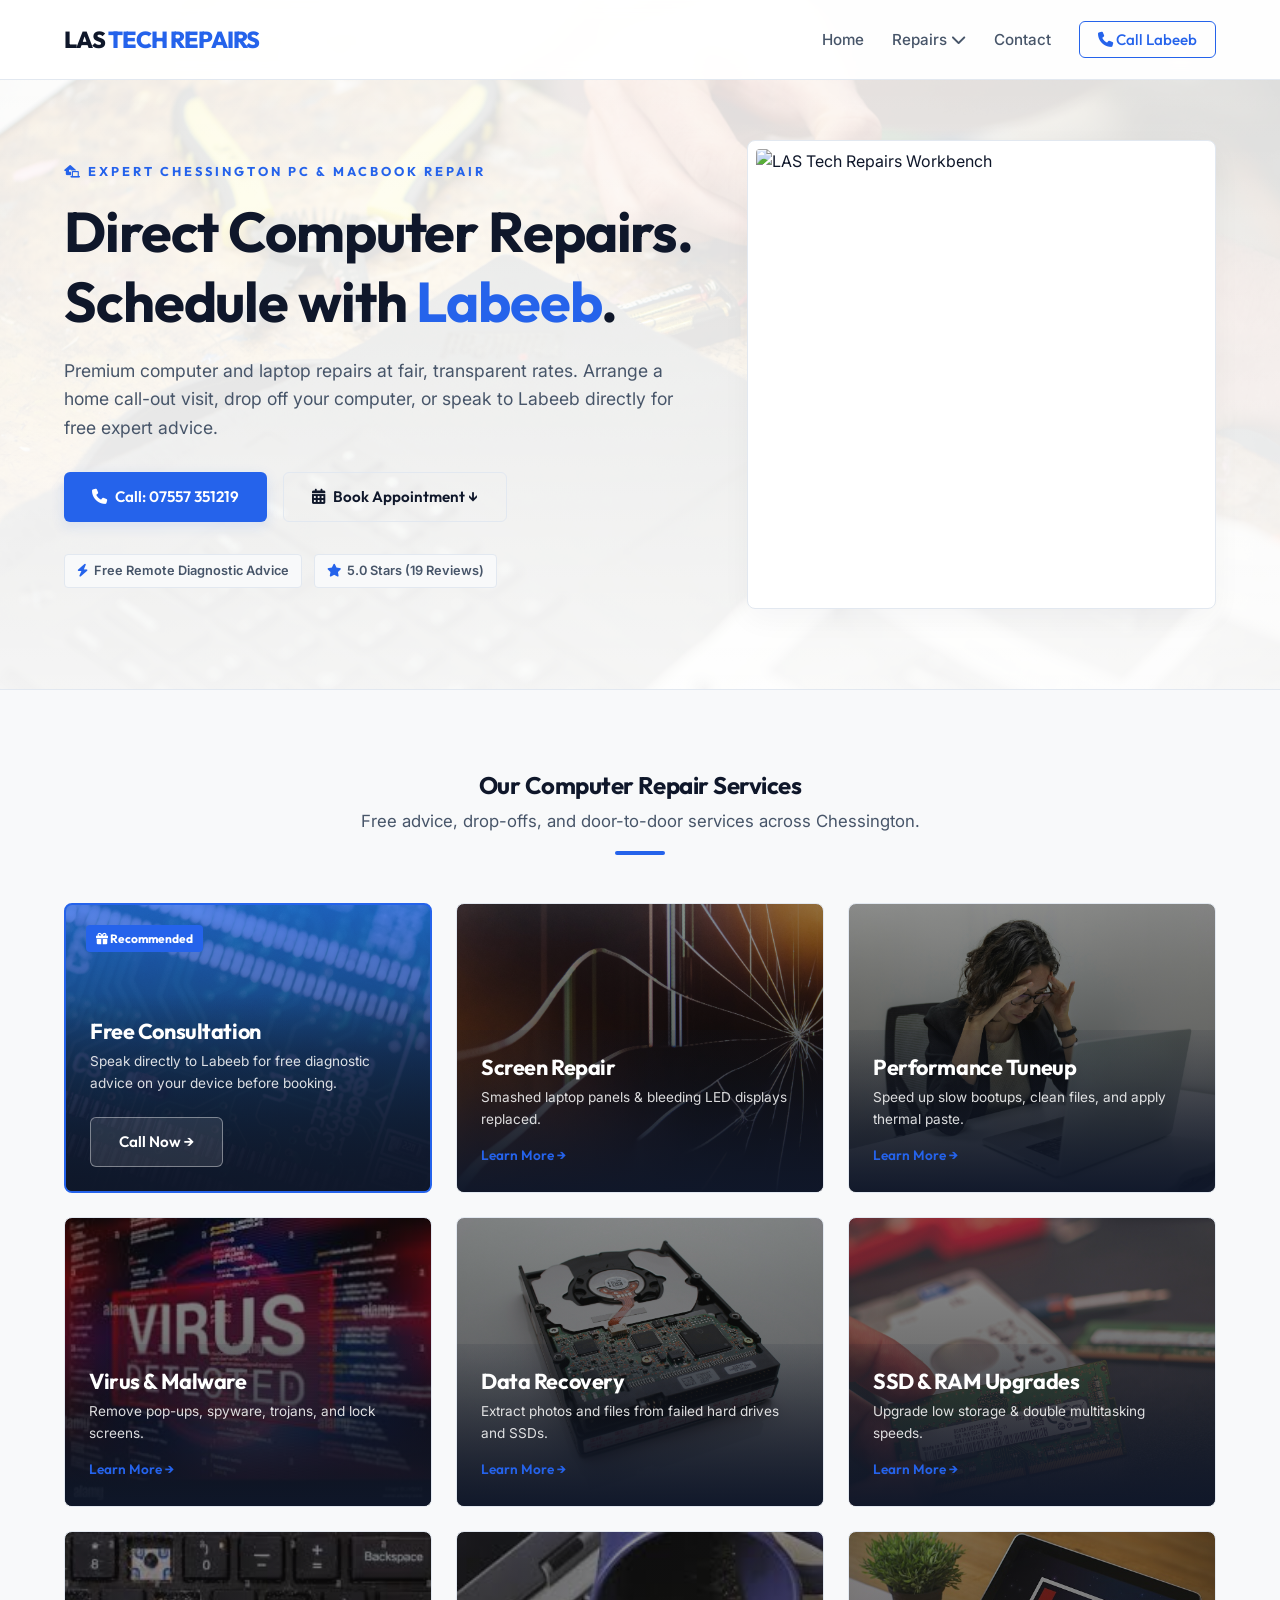
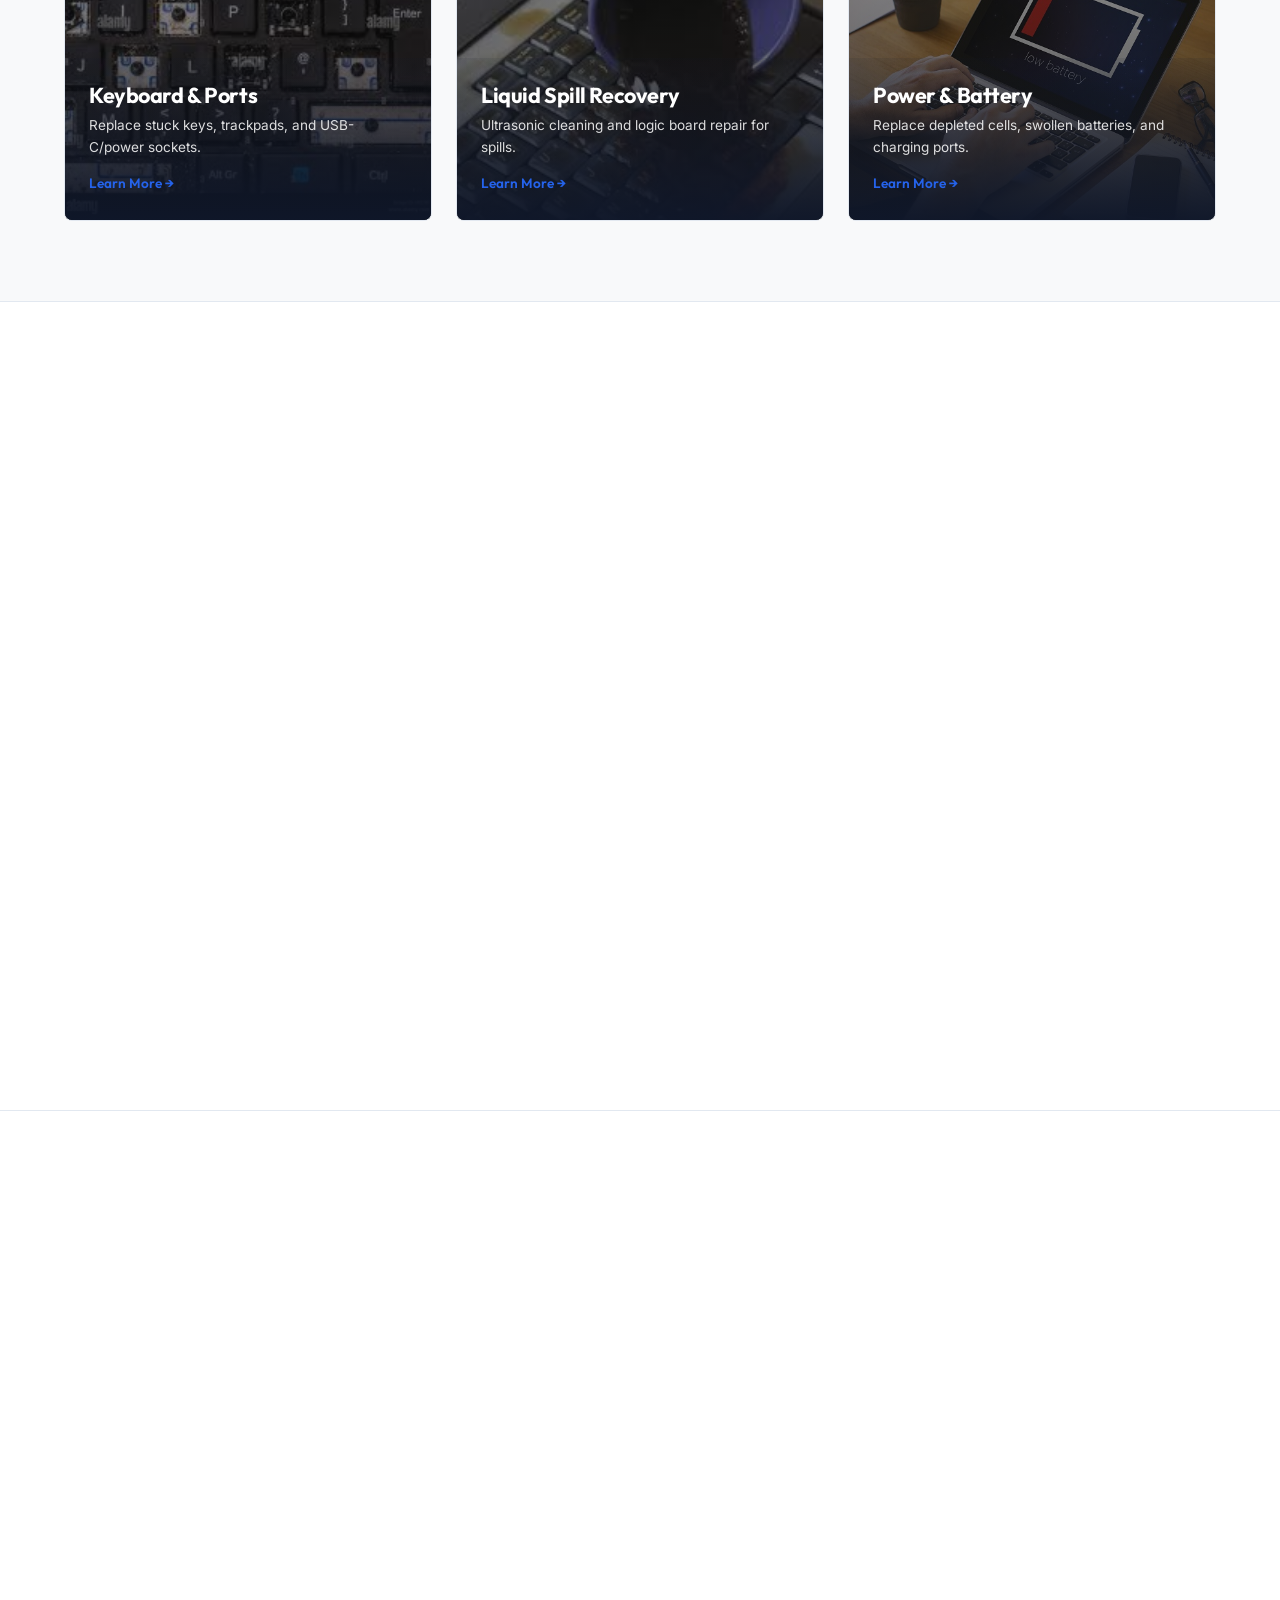
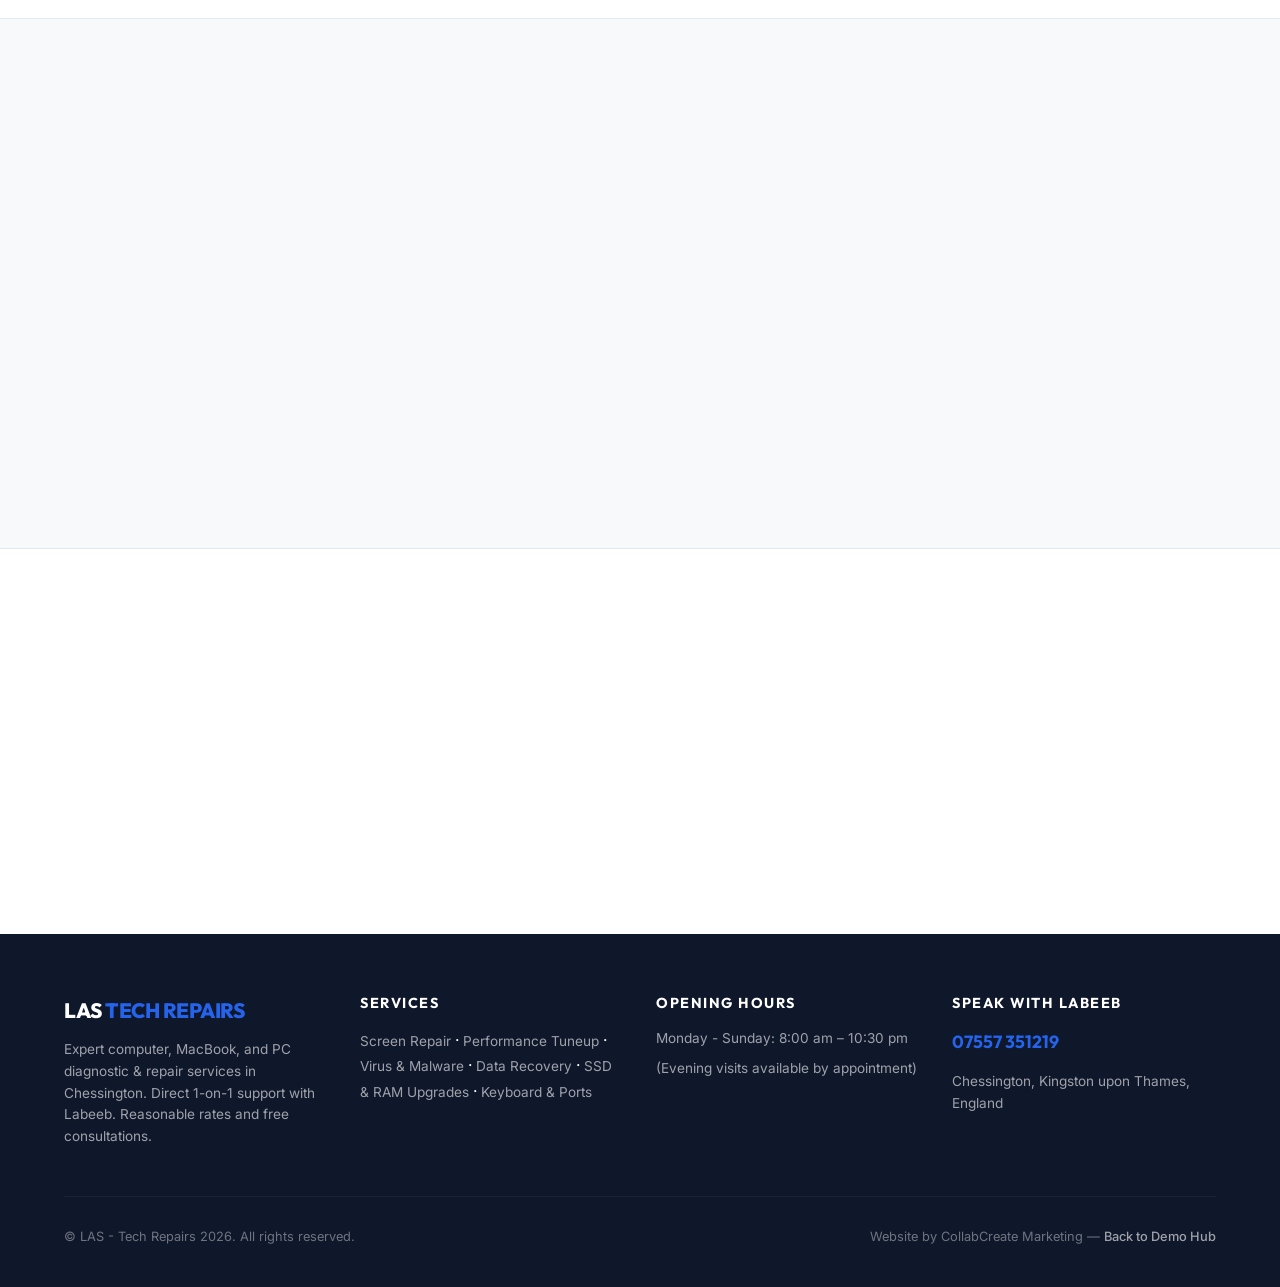
==== index.html @ e6b9e1d4 "Initial commit of LAS Tech Repairs website" ====
<!DOCTYPE html>
<html lang="en">
<head>
    <meta charset="UTF-8">
    <meta name="viewport" content="width=device-width, initial-scale=1.0">
    <title>Home | LAS - Tech Repairs Chessington</title>
    <meta name="description" content="Expert home-run computer, MacBook and PC repair service in Chessington. Screen swaps, upgrades, virus cleanup, and consultations by Labeeb.">
    <!-- Google Fonts -->
    <link href="https://fonts.googleapis.com/css2?family=Outfit:wght@300;400;500;600;700;800&family=Inter:wght@300;400;500;600;700&display=swap" rel="stylesheet">
    <!-- FontAwesome Icons -->
    <link rel="stylesheet" href="https://cdnjs.cloudflare.com/ajax/libs/font-awesome/6.4.0/css/all.min.css">
    <!-- CSS Stylesheet -->
    <link rel="stylesheet" href="style.css">
</head>
<body>
    <!-- Sticky Navigation Bar -->
    <nav class="navbar">
        <div class="container nav-container">
            <a href="index.html" class="logo">LAS <span class="primary-text">TECH REPAIRS</span></a>
            <ul class="nav-links" id="navLinks">
                <li><a href="index.html">Home</a></li>
                <li class="dropdown">
                    <a href="#" class="dropdown-trigger">Repairs <i class="fa-solid fa-chevron-down"></i></a>
                    <ul class="dropdown-menu">
                        <li><a href="laptop-screen.html">Screen Repair</a></li>
                        <li><a href="slow-performance.html">Performance Tuneup</a></li>
                        <li><a href="virus-malware.html">Virus &amp; Malware</a></li>
                        <li><a href="data-recovery.html">Data Recovery</a></li>
                        <li><a href="ram-storage.html">RAM &amp; SSD Upgrade</a></li>
                        <li><a href="keyboard-ports.html">Keyboard &amp; Ports</a></li>
                        <li><a href="liquid-spill.html">Liquid Spill Recovery</a></li>
                        <li><a href="power-charging.html">Power &amp; Battery</a></li>
                    </ul>
                </li>
                <li><a href="contact.html">Contact</a></li>
                <li><a href="tel:07557351219" class="btn-nav-cta"><i class="fa-solid fa-phone"></i> Call Labeeb</a></li>
            </ul>
            <div class="hamburger" id="hamburger">
                <i class="fa-solid fa-bars"></i>
            </div>
        </div>
    </nav>

    <!-- Hero Section -->
    <section class="hero" style="background-image: linear-gradient(rgba(255, 255, 255, 0.85), rgba(255, 255, 255, 0.95)), url('repair-hero.jpg');">
        <div class="container hero-grid">
            <div class="hero-content reveal">
                <span class="eyebrow"><i class="fa-solid fa-house-laptop"></i> Expert Chessington PC &amp; MacBook Repair</span>
                <h1>Direct Computer Repairs. <br>Schedule with <span class="primary-text">Labeeb</span>.</h1>
                <p class="hero-tagline">Premium computer and laptop repairs at fair, transparent rates. Arrange a home call-out visit, drop off your computer, or speak to Labeeb directly for free expert advice.</p>
                <div class="hero-btns">
                    <a href="tel:07557351219" class="btn btn-primary"><i class="fa-solid fa-phone"></i> Call: 07557 351219</a>
                    <a href="#book-now" class="btn btn-outline"><i class="fa-solid fa-calendar-days"></i> Book Appointment &darr;</a>
                </div>
                <div class="walk-ins-tag">
                    <span class="badge"><i class="fa-solid fa-bolt"></i> Free Remote Diagnostic Advice</span>
                    <span class="badge"><i class="fa-solid fa-star"></i> 5.0 Stars (19 Reviews)</span>
                </div>
            </div>
            <div class="hero-image-wrapper reveal">
                <div class="hero-image-frame" onclick="openLightbox('technician.jpg', 'Labeeb at the computer diagnostic workbench')">
                    <img src="technician.jpg" alt="LAS Tech Repairs Workbench" class="hero-image">
                    <div class="frame-overlay">
                        <i class="fa-solid fa-magnifying-glass-plus"></i>
                        <span>View Repair Bench</span>
                    </div>
                </div>
            </div>
        </div>
    </section>

    <!-- Services Section -->
    <section class="services" id="services">
        <div class="container">
            <div class="section-header text-center reveal">
                <h2>Our Computer Repair Services</h2>
                <p class="subheading">Free advice, drop-offs, and door-to-door services across Chessington.</p>
                <div class="accent-divider"></div>
            </div>
            
            <div class="services-grid reveal">
                <!-- Free Consultation (Core Service) -->
                <div class="service-card" style="background-image: linear-gradient(rgba(37, 99, 235, 0.75), rgba(15, 23, 42, 0.9)), url('circuit-board.jpg'); border: 2px solid var(--primary);">
                    <div class="card-content">
                        <span class="service-badge"><i class="fa-solid fa-gift"></i> Recommended</span>
                        <h3>Free Consultation</h3>
                        <p>Speak directly to Labeeb for free diagnostic advice on your device before booking.</p>
                        <a href="tel:07557351219" class="btn btn-outline" style="color: #ffffff; border-color: rgba(255,255,255,0.4); background: rgba(255,255,255,0.1); margin-top: 10px;">Call Now &rarr;</a>
                    </div>
                </div>

                <!-- Screen Repair -->
                <a href="laptop-screen.html" class="service-card-link">
                    <div class="service-card" style="background-image: linear-gradient(rgba(17, 17, 17, 0.45), rgba(17, 17, 17, 0.75)), url('broken-screen.jpg');">
                        <div class="card-content">
                            <h3>Screen Repair</h3>
                            <p>Smashed laptop panels &amp; bleeding LED displays replaced.</p>
                            <span class="learn-more">Learn More &rarr;</span>
                        </div>
                    </div>
                </a>
                
                <!-- Performance -->
                <a href="slow-performance.html" class="service-card-link">
                    <div class="service-card" style="background-image: linear-gradient(rgba(17, 17, 17, 0.45), rgba(17, 17, 17, 0.75)), url('slow-computer.jpg');">
                        <div class="card-content">
                            <h3>Performance Tuneup</h3>
                            <p>Speed up slow bootups, clean files, and apply thermal paste.</p>
                            <span class="learn-more">Learn More &rarr;</span>
                        </div>
                    </div>
                </a>
                
                <!-- Virus Removal -->
                <a href="virus-malware.html" class="service-card-link">
                    <div class="service-card" style="background-image: linear-gradient(rgba(17, 17, 17, 0.45), rgba(17, 17, 17, 0.75)), url('virus-removal.jpg');">
                        <div class="card-content">
                            <h3>Virus &amp; Malware</h3>
                            <p>Remove pop-ups, spyware, trojans, and lock screens.</p>
                            <span class="learn-more">Learn More &rarr;</span>
                        </div>
                    </div>
                </a>
                
                <!-- Data Recovery -->
                <a href="data-recovery.html" class="service-card-link">
                    <div class="service-card" style="background-image: linear-gradient(rgba(17, 17, 17, 0.45), rgba(17, 17, 17, 0.75)), url('data-recovery.jpg');">
                        <div class="card-content">
                            <h3>Data Recovery</h3>
                            <p>Extract photos and files from failed hard drives and SSDs.</p>
                            <span class="learn-more">Learn More &rarr;</span>
                        </div>
                    </div>
                </a>
                
                <!-- RAM/SSD Upgrade -->
                <a href="ram-storage.html" class="service-card-link">
                    <div class="service-card" style="background-image: linear-gradient(rgba(17, 17, 17, 0.45), rgba(17, 17, 17, 0.75)), url('ram-upgrade.jpg');">
                        <div class="card-content">
                            <h3>SSD &amp; RAM Upgrades</h3>
                            <p>Upgrade low storage &amp; double multitasking speeds.</p>
                            <span class="learn-more">Learn More &rarr;</span>
                        </div>
                    </div>
                </a>

                <!-- Keyboard & Ports -->
                <a href="keyboard-ports.html" class="service-card-link">
                    <div class="service-card" style="background-image: linear-gradient(rgba(17, 17, 17, 0.45), rgba(17, 17, 17, 0.75)), url('keyboard-repair.jpg');">
                        <div class="card-content">
                            <h3>Keyboard &amp; Ports</h3>
                            <p>Replace stuck keys, trackpads, and USB-C/power sockets.</p>
                            <span class="learn-more">Learn More &rarr;</span>
                        </div>
                    </div>
                </a>

                <!-- Water Damage -->
                <a href="liquid-spill.html" class="service-card-link">
                    <div class="service-card" style="background-image: linear-gradient(rgba(17, 17, 17, 0.45), rgba(17, 17, 17, 0.75)), url('water-damage.jpg');">
                        <div class="card-content">
                            <h3>Liquid Spill Recovery</h3>
                            <p>Ultrasonic cleaning and logic board repair for spills.</p>
                            <span class="learn-more">Learn More &rarr;</span>
                        </div>
                    </div>
                </a>

                <!-- Power & Battery -->
                <a href="power-charging.html" class="service-card-link">
                    <div class="service-card" style="background-image: linear-gradient(rgba(17, 17, 17, 0.45), rgba(17, 17, 17, 0.75)), url('Power issue image 1.jpg');">
                        <div class="card-content">
                            <h3>Power &amp; Battery</h3>
                            <p>Replace depleted cells, swollen batteries, and charging ports.</p>
                            <span class="learn-more">Learn More &rarr;</span>
                        </div>
                    </div>
                </a>
            </div>
        </div>
    </section>

    <!-- Native Booking Form Section -->
    <section class="booking-section" id="book-now">
        <div class="container booking-grid">
            <div class="booking-info reveal">
                <span class="section-subtitle">Appointment Scheduling</span>
                <h2>Book Your Repair With Labeeb</h2>
                <p>Have your computer diagnosed or repaired directly by Labeeb. Fill in the request form and choose your preferred service option (Home call-out, Drop-off appointment, or Free Advice Phone Call).</p>
                
                <div class="contact-bullets">
                    <div class="bullet-item">
                        <i class="fa-solid fa-circle-check"></i>
                        <div>
                            <strong>Free Diagnosis Consultation</strong>
                            <p>Get professional troubleshooting and pricing estimate at no charge.</p>
                        </div>
                    </div>
                    <div class="bullet-item">
                        <i class="fa-solid fa-circle-check"></i>
                        <div>
                            <strong>Flexible Scheduling</strong>
                            <p>Open daily from 8:00 AM to 10:30 PM with evening appointments available.</p>
                        </div>
                    </div>
                    <div class="bullet-item">
                        <i class="fa-solid fa-circle-check"></i>
                        <div>
                            <strong>Fair &amp; Transparent Rates</strong>
                            <p>Affordable diagnostic and repair fees with clear, upfront estimates.</p>
                        </div>
                    </div>
                </div>
            </div>
            
            <div class="booking-form-wrapper reveal">
                <form class="native-booking-form" onsubmit="return handleBookingSubmit(event)">
                    <div class="form-group">
                        <label for="clientName">Your Name</label>
                        <input type="text" id="clientName" required placeholder="e.g., Pete Sharpe">
                    </div>
                    <div class="form-group">
                        <label for="clientPhone">Phone Number</label>
                        <input type="tel" id="clientPhone" required placeholder="e.g., 07123 456789">
                    </div>
                    <div class="form-group-grid">
                        <div class="form-group">
                            <label for="deviceModel">Laptop/PC Model</label>
                            <input type="text" id="deviceModel" placeholder="e.g., MacBook Air, Dell XPS">
                        </div>
                        <div class="form-group">
                            <label for="serviceType">Required Service</label>
                            <select id="serviceType" required>
                                <option value="" disabled selected>Select service...</option>
                                <option value="consultation">Free Advice Consultation</option>
                                <option value="screen">Screen Repair</option>
                                <option value="performance">Performance Tuneup</option>
                                <option value="virus">Virus &amp; Malware Cleanup</option>
                                <option value="data">Data Recovery</option>
                                <option value="upgrade">RAM &amp; SSD Upgrades</option>
                                <option value="ports">Keyboard &amp; Ports</option>
                                <option value="liquid">Liquid Spill Recovery</option>
                                <option value="power">Power &amp; Charging Jack</option>
                            </select>
                        </div>
                    </div>
                    <div class="form-group">
                        <label>Preferred Option</label>
                        <div class="radio-group">
                            <label class="radio-label">
                                <input type="radio" name="deliveryOption" value="dropoff" checked>
                                <span>Drop-Off Appointment</span>
                            </label>
                            <label class="radio-label">
                                <input type="radio" name="deliveryOption" value="callout">
                                <span>Home call-out (Chessington area)</span>
                            </label>
                            <label class="radio-label">
                                <input type="radio" name="deliveryOption" value="phone">
                                <span>Free Advice Consultation Call</span>
                            </label>
                        </div>
                    </div>
                    <div class="form-group">
                        <label for="issueDetails">Describe the Problem</label>
                        <textarea id="issueDetails" rows="4" placeholder="Brief details about what is happening..."></textarea>
                    </div>
                    <button type="submit" class="btn btn-primary w-100"><i class="fa-solid fa-paper-plane"></i> Request Appointment</button>
                </form>
            </div>
        </div>
    </section>

    <!-- Why Us Section -->
    <section class="why-us">
        <div class="container">
            <div class="section-header text-center reveal">
                <h2>Why Choose LAS - Tech Repairs?</h2>
                <div class="accent-divider"></div>
            </div>
            
            <div class="why-us-grid reveal">
                <div class="why-card">
                    <div class="why-icon"><i class="fa-solid fa-user-tie"></i></div>
                    <h3>Direct 1-on-1 Communication</h3>
                    <p>No receptionist or ticketing queues. Speak directly with Labeeb, your repair technician, for updates and transparency.</p>
                </div>
                <div class="why-card">
                    <div class="why-icon"><i class="fa-solid fa-wallet"></i></div>
                    <h3>No Fix, No Fee Guarantee</h3>
                    <p>Diagnostics and troubleshooting are free. If we cannot repair your device, you pay absolutely nothing.</p>
                </div>
                <div class="why-card">
                    <div class="why-icon"><i class="fa-solid fa-clock"></i></div>
                    <h3>Evenings &amp; Weekends</h3>
                    <p>Unlike retail shops closing at 5:00 PM, Labeeb is available up to 10:30 PM for emergency drop-offs and call-outs.</p>
                </div>
            </div>
        </div>
    </section>



    <!-- Reviews Section -->
    <section class="reviews">
        <div class="container">
            <div class="section-header text-center reveal">
                <h2>5.0 Star Rated in Chessington</h2>
                <p class="subheading">Here's what local residents say about Labeeb's support.</p>
                <div class="accent-divider"></div>
            </div>
            
            <div class="reviews-grid reveal">
                <div class="review-card">
                    <p class="review-text">"Had a great experience with Labeeb. He fixed the pc perfectly and promptly. Good communication. Available in the evenings and friendly and helpful. I'd definitely recommend him to anyone who wants a repair at a fair price..."</p>
                    <div class="review-author">
                        <span>Pete Sharpe</span>
                        <span class="stars"><i class="fa-solid fa-star"></i> 5/5</span>
                    </div>
                </div>
                <div class="review-card">
                    <p class="review-text">"A great home run business. Labeeb looked after me, with a Microsoft Surface laptop, very happy with my purchase and service. He will accept onsite visits with an appointment. Recommend this business, well deserved."</p>
                    <div class="review-author">
                        <span>Nat Ciccone</span>
                        <span class="stars"><i class="fa-solid fa-star"></i> 5/5</span>
                    </div>
                </div>
                <div class="review-card">
                    <p class="review-text">"Great service from Labeeb, really good communication and the repair was done quickly although not urgent. Really nice guy. Will definitely use him again. Highly recommend."</p>
                    <div class="review-author">
                        <span>Angie Biden</span>
                        <span class="stars"><i class="fa-solid fa-star"></i> 5/5</span>
                    </div>
                </div>
            </div>
        </div>
    </section>

    <!-- Final CTA -->
    <section class="final-cta text-center reveal" style="background-image: linear-gradient(rgba(17, 17, 17, 0.75), rgba(17, 17, 17, 0.85)), url('circuit-board.jpg');">
        <div class="container">
            <h2>Need Quick Diagnostic Advice?</h2>
            <p>Call Labeeb directly for a quick chat about your PC or MacBook issue.</p>
            <a href="tel:07557351219" class="btn btn-primary btn-large"><i class="fa-solid fa-phone"></i> Call 07557 351219</a>
        </div>
    </section>

    <!-- Shared Footer -->
    <footer class="footer">
        <div class="container">
            <div class="footer-grid">
                <div class="footer-brand">
                    <a href="index.html" class="footer-logo">LAS <span class="primary-text">TECH REPAIRS</span></a>
                    <p>Expert computer, MacBook, and PC diagnostic & repair services in Chessington. Direct 1-on-1 support with Labeeb. Reasonable rates and free consultations.</p>
                </div>
                <div class="footer-links">
                    <h4>Services</h4>
                    <p>
                        <a href="laptop-screen.html">Screen Repair</a> &middot; 
                        <a href="slow-performance.html">Performance Tuneup</a> &middot; 
                        <a href="virus-malware.html">Virus &amp; Malware</a> &middot; 
                        <a href="data-recovery.html">Data Recovery</a> &middot; 
                        <a href="ram-storage.html">SSD &amp; RAM Upgrades</a> &middot; 
                        <a href="keyboard-ports.html">Keyboard &amp; Ports</a>
                    </p>
                </div>
                <div class="footer-hours">
                    <h4>Opening Hours</h4>
                    <ul>
                        <li>Monday - Sunday: 8:00 am &ndash; 10:30 pm</li>
                        <li>(Evening visits available by appointment)</li>
                    </ul>
                </div>
                <div class="footer-contact">
                    <h4>Speak with Labeeb</h4>
                    <p class="phone-num"><a href="tel:07557351219">07557 351219</a></p>
                    <p class="address-text" style="margin-top: 15px;">Chessington, Kingston upon Thames, England</p>
                </div>
            </div>
            <div class="footer-bottom">
                <p>&copy; LAS - Tech Repairs 2026. All rights reserved.</p>
                <p class="agency-credit">Website by CollabCreate Marketing &mdash; <a href="../index.html">Back to Demo Hub</a></p>
            </div>
        </div>
    </footer>

    <!-- Lightbox Modal -->
    <div id="lightbox" class="lightbox" onclick="closeLightbox()">
        <span class="lightbox-close" onclick="closeLightbox()">&times;</span>
        <img id="lightbox-img" class="lightbox-content" src="" alt="Enlarged gallery view">
        <div id="lightbox-caption" class="lightbox-caption"></div>
    </div>

    <!-- Booking Confirmation Modal -->
    <div id="bookingModal" class="booking-modal" onclick="closeBookingModal()">
        <div class="booking-modal-content" onclick="event.stopPropagation()">
            <span class="booking-modal-close" onclick="closeBookingModal()">&times;</span>
            <div class="modal-success-icon"><i class="fa-solid fa-circle-check"></i></div>
            <h2>Appointment Requested!</h2>
            <p>Thank you for requesting an appointment with Labeeb. He will contact you shortly on your provided phone number to confirm his availability and details.</p>
            <button class="btn btn-primary" onclick="closeBookingModal()">Got it, thanks!</button>
        </div>
    </div>

    <!-- Core JavaScript -->
    <script>
        // Hamburger toggle
        const hamburger = document.getElementById('hamburger');
        const navLinks = document.getElementById('navLinks');
        
        hamburger.addEventListener('click', () => {
            navLinks.classList.toggle('active');
            hamburger.querySelector('i').classList.toggle('fa-bars');
            hamburger.querySelector('i').classList.toggle('fa-xmark');
        });

        // Intersection Observer Scroll Animations
        const revealElements = document.querySelectorAll('.reveal');
        const observer = new IntersectionObserver((entries, obs) => {
            entries.forEach(entry => {
                if (entry.isIntersecting) {
                    entry.target.classList.add('active');
                    obs.unobserve(entry.target);
                }
            });
        }, { threshold: 0.15 });
        revealElements.forEach(el => observer.observe(el));

        // Lightbox functionality
        function openLightbox(src, caption) {
            const lightbox = document.getElementById('lightbox');
            const img = document.getElementById('lightbox-img');
            const cap = document.getElementById('lightbox-caption');
            
            img.src = src;
            cap.innerHTML = caption;
            lightbox.classList.add('active');
            
            document.body.style.overflow = 'hidden';
        }

        function closeLightbox() {
            const lightbox = document.getElementById('lightbox');
            lightbox.classList.remove('active');
            document.body.style.overflow = '';
        }

        // Native Booking Form Submission Handler
        function handleBookingSubmit(event) {
            event.preventDefault();
            const modal = document.getElementById('bookingModal');
            modal.classList.add('active');
            document.body.style.overflow = 'hidden';
            event.target.reset();
            return false;
        }

        function closeBookingModal() {
            const modal = document.getElementById('bookingModal');
            modal.classList.remove('active');
            document.body.style.overflow = '';
        }
    </script>
</body>
</html>
---- style.css ----
/* LAS - Tech Repairs Stylesheet */
:root {
    --bg-main: #ffffff;
    --bg-card: #ffffff;
    --bg-alternate: #f8f9fa;
    --text-main: #0f172a; /* Slate 900 */
    --text-muted: #475569; /* Slate 600 */
    --border-color: #e2e8f0; /* Slate 200 */
    --primary: #2563eb; /* Tech Electric Blue */
    --primary-hover: #1d4ed8;
    --primary-glow: rgba(37, 99, 235, 0.12);
    --shadow: 0 10px 30px rgba(15, 23, 42, 0.04);
    --font-sans: 'Inter', sans-serif;
    --font-heading: 'Outfit', sans-serif;
    --nav-height: 80px;
}

/* Global Reset */
* {
    margin: 0;
    padding: 0;
    box-sizing: border-box;
}

html, body {
    width: 100%;
    overflow-x: hidden;
    background-color: var(--bg-main);
    color: var(--text-main);
    font-family: var(--font-sans);
    line-height: 1.6;
    scroll-behavior: smooth;
}

/* Layout Utilities */
.container {
    max-width: 1200px;
    margin: 0 auto;
    padding: 0 24px;
    width: 100%;
}

.text-center {
    text-align: center;
}

.primary-text {
    color: var(--primary);
}

.accent-divider {
    width: 50px;
    height: 4px;
    background-color: var(--primary);
    margin: 16px auto 0;
    border-radius: 2px;
}

.section-subtitle {
    display: inline-block;
    font-family: var(--font-heading);
    font-size: 0.8rem;
    font-weight: 700;
    text-transform: uppercase;
    letter-spacing: 3px;
    color: var(--primary);
    margin-bottom: 12px;
}

/* Typography */
h1, h2, h3, h4 {
    font-family: var(--font-heading);
    font-weight: 700;
    letter-spacing: -0.02em;
    line-height: 1.25;
}

/* Scroll Animations */
.reveal {
    opacity: 0;
    transform: translateY(20px);
    transition: all 0.8s cubic-bezier(0.16, 1, 0.3, 1);
}

.reveal.active {
    opacity: 1;
    transform: translateY(0);
}

/* Buttons */
.btn {
    display: inline-flex;
    align-items: center;
    justify-content: center;
    gap: 8px;
    padding: 12px 28px;
    font-family: var(--font-heading);
    font-size: 0.95rem;
    font-weight: 600;
    text-decoration: none;
    border-radius: 6px;
    transition: all 0.25s ease;
    cursor: pointer;
    border: none;
}

.btn-primary {
    background-color: var(--primary);
    color: #ffffff;
    box-shadow: 0 4px 14px var(--primary-glow);
}

.btn-primary:hover {
    background-color: var(--primary-hover);
    transform: translateY(-1.5px);
    box-shadow: 0 6px 20px var(--primary-glow);
}

.btn-outline {
    background-color: transparent;
    color: var(--text-main);
    border: 1px solid var(--border-color);
}

.btn-outline:hover {
    background-color: var(--bg-alternate);
    border-color: var(--primary);
    color: var(--primary);
    transform: translateY(-1.5px);
}

.w-100 {
    width: 100%;
}

/* Navigation Bar */
.navbar {
    position: fixed;
    top: 0;
    left: 0;
    width: 100%;
    height: var(--nav-height);
    background-color: rgba(255, 255, 255, 0.96);
    backdrop-filter: blur(8px);
    -webkit-backdrop-filter: blur(8px);
    border-bottom: 1px solid var(--border-color);
    z-index: 1000;
    display: flex;
    align-items: center;
}

.nav-container {
    display: flex;
    justify-content: space-between;
    align-items: center;
}

.logo {
    font-family: var(--font-heading);
    font-size: 1.45rem;
    font-weight: 800;
    color: var(--text-main);
    text-decoration: none;
    letter-spacing: -1px;
}

.logo .primary-text {
    color: var(--primary);
}

.nav-links {
    display: flex;
    align-items: center;
    list-style: none;
    gap: 28px;
}

.nav-links a {
    color: var(--text-muted);
    text-decoration: none;
    font-size: 0.95rem;
    font-weight: 500;
    transition: color 0.2s ease;
}

.nav-links a:hover {
    color: var(--primary);
}

.btn-nav-cta {
    background-color: transparent;
    color: var(--primary) !important;
    border: 1px solid var(--primary) !important;
    padding: 8px 18px !important;
    border-radius: 6px;
    font-family: var(--font-heading);
    font-size: 0.85rem;
    font-weight: 600;
}

.btn-nav-cta:hover {
    background-color: var(--primary) !important;
    color: #ffffff !important;
}

.hamburger {
    display: none;
    color: var(--text-main);
    font-size: 1.3rem;
    cursor: pointer;
}

/* Dropdown Menu */
.dropdown {
    position: relative;
}

.dropdown-menu {
    display: none;
    position: absolute;
    top: 100%;
    left: 50%;
    transform: translateX(-50%);
    background-color: var(--bg-card);
    border: 1px solid var(--border-color);
    box-shadow: var(--shadow);
    list-style: none;
    min-width: 230px;
    border-radius: 6px;
    padding: 8px 0;
    z-index: 100;
}

.dropdown-menu li a {
    display: block;
    padding: 8px 16px;
    color: var(--text-main);
    font-size: 0.9rem;
}

.dropdown-menu li a:hover {
    background-color: var(--bg-alternate);
    color: var(--primary);
}

.dropdown:hover .dropdown-menu {
    display: block;
}

/* Hero Section */
.hero {
    padding: calc(var(--nav-height) + 60px) 0 80px;
    background-size: cover;
    background-position: center;
    position: relative;
}

.hero-grid {
    display: grid;
    grid-template-columns: 1.15fr 0.85fr;
    gap: 48px;
    align-items: center;
}

.hero-content .eyebrow {
    font-family: var(--font-heading);
    color: var(--primary);
    font-size: 0.8rem;
    font-weight: 700;
    text-transform: uppercase;
    letter-spacing: 3px;
    margin-bottom: 16px;
    display: block;
}

.hero h1 {
    font-size: 3.5rem;
    margin-bottom: 20px;
    color: var(--text-main);
}

.hero-tagline {
    font-size: 1.1rem;
    color: var(--text-muted);
    margin-bottom: 30px;
}

.hero-btns {
    display: flex;
    gap: 16px;
    margin-bottom: 32px;
}

.walk-ins-tag {
    display: flex;
    flex-wrap: wrap;
    gap: 12px;
}

.badge {
    display: inline-flex;
    align-items: center;
    gap: 6px;
    background-color: var(--bg-alternate);
    border: 1px solid var(--border-color);
    color: var(--text-muted);
    padding: 6px 12px;
    border-radius: 4px;
    font-size: 0.8rem;
    font-weight: 600;
}

.badge i {
    color: var(--primary);
}

.hero-image-wrapper {
    position: relative;
    width: 100%;
}

.hero-image-frame {
    position: relative;
    border: 1px solid var(--border-color);
    padding: 8px;
    border-radius: 8px;
    background-color: var(--bg-card);
    box-shadow: var(--shadow);
    cursor: pointer;
    overflow: hidden;
}

.hero-image {
    width: 100%;
    border-radius: 4px;
    display: block;
    object-fit: cover;
    aspect-ratio: 1/1;
    transition: transform 0.4s ease;
}

.hero-image-frame:hover .hero-image {
    transform: scale(1.015);
}

.frame-overlay {
    position: absolute;
    top: 8px;
    left: 8px;
    right: 8px;
    bottom: 8px;
    background-color: rgba(15, 23, 42, 0.9);
    display: flex;
    flex-direction: column;
    align-items: center;
    justify-content: center;
    gap: 10px;
    color: #ffffff;
    opacity: 0;
    transition: opacity 0.25s ease;
    border-radius: 4px;
}

.hero-image-frame:hover .frame-overlay {
    opacity: 1;
}

.frame-overlay i {
    font-size: 1.5rem;
    color: var(--primary);
}

.frame-overlay span {
    font-family: var(--font-heading);
    font-size: 0.8rem;
    font-weight: 600;
    text-transform: uppercase;
    letter-spacing: 1px;
}

/* Services Grid Section */
.services {
    padding: 80px 0;
    background-color: var(--bg-alternate);
    border-top: 1px solid var(--border-color);
    border-bottom: 1px solid var(--border-color);
}

.services .section-header {
    margin-bottom: 48px;
}

.services .subheading {
    color: var(--text-muted);
    font-size: 1.05rem;
    margin-top: 8px;
}

.services-grid {
    display: grid;
    grid-template-columns: repeat(3, 1fr);
    gap: 24px;
}

.service-card-link {
    text-decoration: none;
}

.service-card {
    height: 290px;
    border-radius: 8px;
    background-size: cover;
    background-position: center;
    position: relative;
    overflow: hidden;
    display: flex;
    align-items: flex-end;
    border: 1px solid var(--border-color);
    transition: transform 0.25s ease, box-shadow 0.25s ease;
}

.service-card:hover {
    transform: translateY(-4px);
    box-shadow: 0 12px 30px rgba(15, 23, 42, 0.08);
}

.service-badge {
    position: absolute;
    top: 20px;
    left: 20px;
    background-color: var(--primary);
    color: #ffffff;
    padding: 4px 10px;
    border-radius: 4px;
    font-size: 0.75rem;
    font-family: var(--font-heading);
    font-weight: 700;
}

.card-content {
    padding: 24px;
    color: #ffffff;
    width: 100%;
    z-index: 2;
    background: linear-gradient(to top, rgba(15, 23, 42, 0.95), rgba(15, 23, 42, 0.4) 70%, transparent);
}

.service-card-link .card-content {
    background: linear-gradient(to top, rgba(15, 23, 42, 0.95), rgba(15, 23, 42, 0.3) 70%, rgba(15, 23, 42, 0.1));
}

.service-card h3 {
    font-size: 1.35rem;
    margin-bottom: 6px;
    color: #ffffff;
}

.service-card p {
    font-size: 0.85rem;
    color: rgba(255, 255, 255, 0.85);
    margin-bottom: 12px;
}

.learn-more {
    font-family: var(--font-heading);
    font-size: 0.85rem;
    font-weight: 600;
    color: var(--primary);
}

/* Booking Section & Form */
.booking-section {
    padding: 80px 0;
}

.booking-grid {
    display: grid;
    grid-template-columns: 1fr 1fr;
    gap: 60px;
    align-items: center;
}

.contact-bullets {
    margin-top: 32px;
    display: flex;
    flex-direction: column;
    gap: 20px;
}

.bullet-item {
    display: flex;
    gap: 16px;
    align-items: flex-start;
}

.bullet-item i {
    font-size: 1.25rem;
    color: var(--primary);
    margin-top: 3px;
}

.bullet-item strong {
    font-family: var(--font-heading);
    font-size: 1rem;
    margin-bottom: 4px;
    display: block;
}

.bullet-item p {
    font-size: 0.85rem;
    color: var(--text-muted);
}

.booking-form-wrapper {
    background-color: var(--bg-alternate);
    border: 1px solid var(--border-color);
    padding: 40px;
    border-radius: 8px;
    box-shadow: var(--shadow);
}

.native-booking-form {
    display: flex;
    flex-direction: column;
    gap: 18px;
}

.form-group {
    display: flex;
    flex-direction: column;
    gap: 6px;
}

.form-group-grid {
    display: grid;
    grid-template-columns: 1fr 1fr;
    gap: 16px;
}

.form-group label {
    font-family: var(--font-heading);
    font-size: 0.85rem;
    font-weight: 600;
    color: var(--text-main);
}

.form-group input, .form-group select, .form-group textarea {
    padding: 10px 14px;
    font-family: var(--font-sans);
    font-size: 0.9rem;
    border: 1px solid var(--border-color);
    border-radius: 6px;
    background-color: #ffffff;
    color: var(--text-main);
    outline: none;
    transition: border-color 0.2s ease, box-shadow 0.2s ease;
}

.form-group input:focus, .form-group select:focus, .form-group textarea:focus {
    border-color: var(--primary);
    box-shadow: 0 0 0 3px var(--primary-glow);
}

.radio-group {
    display: flex;
    flex-direction: column;
    gap: 8px;
    margin-top: 4px;
}

.radio-label {
    display: flex;
    align-items: center;
    gap: 10px;
    font-size: 0.85rem;
    color: var(--text-muted);
    cursor: pointer;
}

.radio-label input {
    cursor: pointer;
}

/* Why Us Section */
.why-us {
    padding: 80px 0;
    border-top: 1px solid var(--border-color);
}

.why-us-grid {
    display: grid;
    grid-template-columns: repeat(3, 1fr);
    gap: 32px;
    margin-top: 48px;
}

.why-card {
    background-color: var(--bg-card);
    border: 1px solid var(--border-color);
    border-radius: 8px;
    padding: 32px;
    box-shadow: var(--shadow);
}

.why-icon {
    font-size: 2.2rem;
    color: var(--primary);
    margin-bottom: 20px;
}

.why-card h3 {
    font-size: 1.25rem;
    margin-bottom: 12px;
}

.why-card p {
    color: var(--text-muted);
    font-size: 0.9rem;
}

/* Phones Teaser (Laptop Showcase) */
.phones-teaser {
    padding: 80px 0;
}

.phones-teaser-grid {
    display: grid;
    grid-template-columns: 1fr 1fr;
    gap: 48px;
    align-items: center;
}

.phones-teaser-content h2 {
    font-size: 2.5rem;
    margin-bottom: 16px;
}

.phones-teaser-content p {
    color: var(--text-muted);
    margin-bottom: 24px;
    font-size: 1.05rem;
}

.phone-anchors-grid {
    display: grid;
    grid-template-columns: repeat(3, 1fr);
    gap: 16px;
}

.phone-item-card {
    text-align: center;
    background-color: var(--bg-card);
    border: 1px solid var(--border-color);
    padding: 16px;
    border-radius: 8px;
    box-shadow: var(--shadow);
}

.phone-item-card img {
    width: 100%;
    height: auto;
    max-height: 120px;
    object-fit: contain;
    margin-bottom: 10px;
}

.phone-item-card span {
    font-family: var(--font-heading);
    font-size: 0.8rem;
    font-weight: 600;
}

/* Reviews on Home */
.reviews {
    padding: 80px 0;
    background-color: var(--bg-alternate);
    border-top: 1px solid var(--border-color);
    border-bottom: 1px solid var(--border-color);
}

.reviews-grid {
    display: grid;
    grid-template-columns: repeat(3, 1fr);
    gap: 24px;
    margin-top: 40px;
}

.review-card {
    background-color: var(--bg-card);
    border: 1px solid var(--border-color);
    padding: 32px;
    border-radius: 8px;
    box-shadow: var(--shadow);
    display: flex;
    flex-direction: column;
    justify-content: space-between;
}

.review-card .review-text {
    font-style: italic;
    font-size: 0.95rem;
    color: var(--text-muted);
    margin-bottom: 20px;
}

.review-author {
    font-family: var(--font-heading);
    font-weight: 600;
    font-size: 0.85rem;
    display: flex;
    justify-content: space-between;
    align-items: center;
}

.stars {
    color: #ffb400;
    font-size: 0.8rem;
}

/* Final CTA */
.final-cta {
    padding: 100px 0;
    background-size: cover;
    background-position: center;
    color: #ffffff;
}

.final-cta h2 {
    font-size: 2.8rem;
    margin-bottom: 16px;
    color: #ffffff;
}

.final-cta p {
    font-size: 1.1rem;
    color: rgba(255, 255, 255, 0.9);
    margin-bottom: 30px;
}

.btn-large {
    padding: 14px 40px;
    font-size: 1.05rem;
}

/* Service Page Styling */
.service-hero {
    padding: 125px 0 80px;
    background-size: cover;
    background-position: center;
    color: #ffffff;
}

.service-hero h1 {
    font-size: 3.2rem;
    color: #ffffff;
    margin-bottom: 16px;
}

.service-hero p {
    font-size: 1.15rem;
    color: rgba(255, 255, 255, 0.9);
    margin-bottom: 28px;
}

.details-grid {
    display: grid;
    grid-template-columns: 1.05fr 0.95fr;
    gap: 60px;
    align-items: center;
}

.service-details {
    padding: 80px 0;
}

.details-text h2 {
    font-size: 2.2rem;
    margin-bottom: 20px;
}

.details-text p {
    color: var(--text-muted);
    font-size: 1.05rem;
    margin-bottom: 24px;
}

.symptoms-box {
    background-color: var(--bg-alternate);
    border: 1px solid var(--border-color);
    padding: 24px;
    border-radius: 6px;
}

.symptoms-box h3 {
    font-size: 1.1rem;
    margin-bottom: 16px;
}

.symptoms-list {
    list-style: none;
    display: flex;
    flex-direction: column;
    gap: 12px;
}

.symptoms-list li {
    font-size: 0.9rem;
    color: var(--text-muted);
    display: flex;
    align-items: center;
    gap: 10px;
}

.symptoms-list li i {
    color: var(--primary);
}

.in-process-img {
    width: 100%;
    border-radius: 8px;
    border: 1px solid var(--border-color);
    box-shadow: var(--shadow);
}

.service-gallery {
    padding: 60px 0;
    background-color: var(--bg-alternate);
    border-top: 1px solid var(--border-color);
    border-bottom: 1px solid var(--border-color);
}

.gallery-row {
    display: grid;
    grid-template-columns: repeat(auto-fit, minmax(250px, 1fr));
    gap: 20px;
    margin-top: 40px;
}

.gallery-item-wrapper {
    background-color: var(--bg-card);
    border: 1px solid var(--border-color);
    border-radius: 8px;
    padding: 8px;
    cursor: pointer;
    text-align: center;
    box-shadow: var(--shadow);
}

.gallery-item-wrapper img {
    width: 100%;
    height: 180px;
    object-fit: cover;
    border-radius: 4px;
    margin-bottom: 8px;
}

.gallery-item-wrapper span {
    font-family: var(--font-heading);
    font-size: 0.85rem;
    font-weight: 600;
}

.service-cta {
    padding: 80px 0;
}

.service-cta h2 {
    font-size: 2.2rem;
    margin-bottom: 12px;
}

.service-cta p {
    color: var(--text-muted);
    margin-bottom: 24px;
}

.related-services {
    padding: 80px 0;
    background-color: var(--bg-alternate);
    border-top: 1px solid var(--border-color);
}

.related-grid {
    display: grid;
    grid-template-columns: repeat(3, 1fr);
    gap: 24px;
    margin-top: 40px;
}

.related-card {
    background-color: var(--bg-card);
    border: 1px solid var(--border-color);
    padding: 28px;
    border-radius: 6px;
    box-shadow: var(--shadow);
}

.related-card h3 {
    font-size: 1.2rem;
    margin-bottom: 10px;
}

.related-card p {
    font-size: 0.85rem;
    color: var(--text-muted);
    margin-bottom: 16px;
}

/* Page Hero Template */
.page-hero {
    padding: calc(var(--nav-height) + 40px) 0 40px;
    border-bottom: 1px solid var(--border-color);
    background-color: var(--bg-alternate);
}

.page-hero h1 {
    font-size: 2.8rem;
    margin-bottom: 8px;
}

.page-hero p {
    font-size: 1.05rem;
    color: var(--text-muted);
}

/* Phones/Laptops Page Specific */
.phones-section {
    padding: 80px 0;
}

.intro-paragraph {
    max-width: 700px;
    margin: 0 auto 48px;
    font-size: 1.05rem;
    color: var(--text-muted);
}

.phones-grid {
    display: grid;
    grid-template-columns: repeat(3, 1fr);
    gap: 24px;
}

.phone-product-card {
    background-color: var(--bg-card);
    border: 1px solid var(--border-color);
    padding: 24px;
    border-radius: 8px;
    text-align: center;
    box-shadow: var(--shadow);
}

.phone-product-card img {
    width: 100%;
    height: 180px;
    object-fit: contain;
    margin-bottom: 16px;
}

.phone-product-card h3 {
    font-size: 1.15rem;
    margin-bottom: 8px;
}

.avail-badge {
    display: inline-block;
    font-family: var(--font-heading);
    font-size: 0.75rem;
    font-weight: 700;
    color: var(--primary);
    background-color: var(--primary-glow);
    padding: 4px 12px;
    border-radius: 20px;
}

/* Contact Page Specific */
.contact-details-section {
    padding: 80px 0;
}

.contact-grid-page {
    display: grid;
    grid-template-columns: 1fr 1fr;
    gap: 60px;
    align-items: flex-start;
}

.contact-left-info h2 {
    font-size: 2.2rem;
    margin-bottom: 12px;
}

.phone-large {
    font-family: var(--font-heading);
    font-size: 1.5rem;
    font-weight: 700;
    margin-bottom: 30px;
}

.phone-large a {
    color: var(--primary);
    text-decoration: none;
}

.hours-box h3 {
    font-size: 1.1rem;
    margin-bottom: 16px;
}

.contact-hours-table {
    width: 100%;
    border-collapse: collapse;
}

.contact-hours-table tr {
    border-bottom: 1px solid var(--border-color);
}

.contact-hours-table tr:last-child {
    border-bottom: none;
}

.contact-hours-table td {
    padding: 10px 0;
    font-size: 0.95rem;
    color: var(--text-muted);
}

.contact-hours-table td:last-child {
    text-align: right;
    font-weight: 600;
    color: var(--text-main);
}

.map-section {
    padding: 60px 0;
    background-color: var(--bg-alternate);
    border-top: 1px solid var(--border-color);
}

.contact-map-wrapper iframe {
    display: block;
    box-shadow: var(--shadow);
    border: 1px solid var(--border-color) !important;
    margin-top: 40px;
}

/* Footer Styling */
.footer {
    padding: 60px 0 40px;
    background-color: #0f172a; /* Slate 900 */
    color: #ffffff;
}

.footer-grid {
    display: grid;
    grid-template-columns: repeat(4, 1fr);
    gap: 32px;
}

.footer-brand p {
    font-size: 0.85rem;
    color: rgba(255, 255, 255, 0.6);
    margin-top: 12px;
}

.footer-logo {
    font-family: var(--font-heading);
    font-size: 1.3rem;
    font-weight: 800;
    color: #ffffff;
    text-decoration: none;
    letter-spacing: -0.5px;
}

.footer-logo .primary-text {
    color: var(--primary);
}

.footer-links h4, .footer-hours h4, .footer-contact h4 {
    font-size: 0.9rem;
    font-family: var(--font-heading);
    text-transform: uppercase;
    letter-spacing: 1.5px;
    color: #ffffff;
    margin-bottom: 16px;
}

.footer-links p a {
    color: rgba(255, 255, 255, 0.6);
    text-decoration: none;
    font-size: 0.85rem;
    transition: color 0.3s ease;
}

.footer-links p a:hover {
    color: var(--primary);
}

.footer-hours ul {
    list-style: none;
    display: flex;
    flex-direction: column;
    gap: 8px;
    font-size: 0.85rem;
    color: rgba(255, 255, 255, 0.6);
}

.footer-contact p {
    font-size: 0.85rem;
    color: rgba(255, 255, 255, 0.6);
    margin-bottom: 6px;
}

.footer-contact p.phone-num a {
    font-family: var(--font-heading);
    font-weight: 700;
    color: var(--primary);
    font-size: 1.1rem;
    text-decoration: none;
}

.footer-bottom {
    display: flex;
    justify-content: space-between;
    align-items: center;
    border-top: 1px solid rgba(255, 255, 255, 0.05);
    padding-top: 30px;
    margin-top: 48px;
    color: rgba(255, 255, 255, 0.4);
    font-size: 0.8rem;
    flex-wrap: wrap;
    gap: 16px;
}

.agency-credit a {
    color: rgba(255, 255, 255, 0.6);
    text-decoration: none;
    font-weight: 500;
}

.agency-credit a:hover {
    color: var(--primary);
}

/* Lightbox Modal */
.lightbox {
    display: none;
    position: fixed;
    z-index: 2000;
    left: 0;
    top: 0;
    width: 100%;
    height: 100%;
    background-color: rgba(15, 23, 42, 0.98);
    align-items: center;
    justify-content: center;
    flex-direction: column;
}

.lightbox.active {
    display: flex;
}

.lightbox-content {
    margin: auto;
    display: block;
    max-width: 90%;
    max-height: 80vh;
    border-radius: 8px;
}

.lightbox-caption {
    margin: 15px auto;
    width: 80%;
    text-align: center;
    color: #ffffff;
    font-family: var(--font-heading);
    font-weight: 600;
    font-size: 1.1rem;
}

.lightbox-close {
    position: absolute;
    top: 24px;
    right: 32px;
    color: #ffffff;
    font-size: 2.5rem;
    font-weight: bold;
    cursor: pointer;
}

.lightbox-close:hover {
    color: var(--primary);
}

/* Native Booking Modal Styles */
.booking-modal {
    display: none;
    position: fixed;
    z-index: 3000;
    left: 0;
    top: 0;
    width: 100%;
    height: 100%;
    background-color: rgba(15, 23, 42, 0.75);
    align-items: center;
    justify-content: center;
}

.booking-modal.active {
    display: flex;
}

.booking-modal-content {
    background-color: #ffffff;
    padding: 40px;
    border-radius: 8px;
    max-width: 480px;
    width: 90%;
    text-align: center;
    position: relative;
    box-shadow: 0 20px 50px rgba(15, 23, 42, 0.15);
}

.booking-modal-close {
    position: absolute;
    top: 15px;
    right: 20px;
    color: var(--text-muted);
    font-size: 1.8rem;
    font-weight: bold;
    cursor: pointer;
}

.booking-modal-close:hover {
    color: var(--text-main);
}

.modal-success-icon {
    font-size: 4rem;
    color: #10b981; /* Success Green */
    margin-bottom: 20px;
}

.booking-modal-content h2 {
    font-size: 1.8rem;
    margin-bottom: 12px;
    color: var(--text-main);
}

.booking-modal-content p {
    font-size: 0.95rem;
    color: var(--text-muted);
    margin-bottom: 24px;
    line-height: 1.5;
}

/* Responsive Rules */
@media (max-width: 992px) {
    h1 { font-size: 2.8rem !important; }
    h2 { font-size: 1.8rem !important; }
    .hero-grid { grid-template-columns: 1fr; text-align: center; }
    .hero-btns { justify-content: center; }
    .walk-ins-tag { justify-content: center; }
    .hero-image-wrapper { max-width: 450px; margin: 0 auto; }
    .services-grid { grid-template-columns: repeat(2, 1fr); }
    .booking-grid { grid-template-columns: 1fr; }
    .why-us-grid { grid-template-columns: 1fr; gap: 20px; }
    .phones-teaser-grid, .contact-grid-page, .details-grid { grid-template-columns: 1fr; text-align: center; }
    .phone-anchors-grid { max-width: 500px; margin: 0 auto; }
    .reviews-grid, .related-grid, .phones-grid { grid-template-columns: 1fr; }
    .footer-grid { grid-template-columns: repeat(2, 1fr); }
}

@media (max-width: 768px) {
    .hamburger { display: block; }
    .nav-links {
        display: none;
        flex-direction: column;
        position: absolute;
        top: var(--nav-height);
        left: 0;
        width: 100%;
        background-color: rgba(255, 255, 255, 0.99);
        border-bottom: 1px solid var(--border-color);
        padding: 30px;
        gap: 20px;
        align-items: center;
        box-shadow: var(--shadow);
    }
    .nav-links.active { display: flex; }
    .dropdown-menu { position: static; box-shadow: none; border: none; text-align: center; display: block; padding: 0; transform: none; }
    .footer-grid { grid-template-columns: 1fr; text-align: center; }
    .footer-hours ul { align-items: center; }
    .footer-bottom { flex-direction: column; text-align: center; }
    .form-group-grid { grid-template-columns: 1fr; }
}
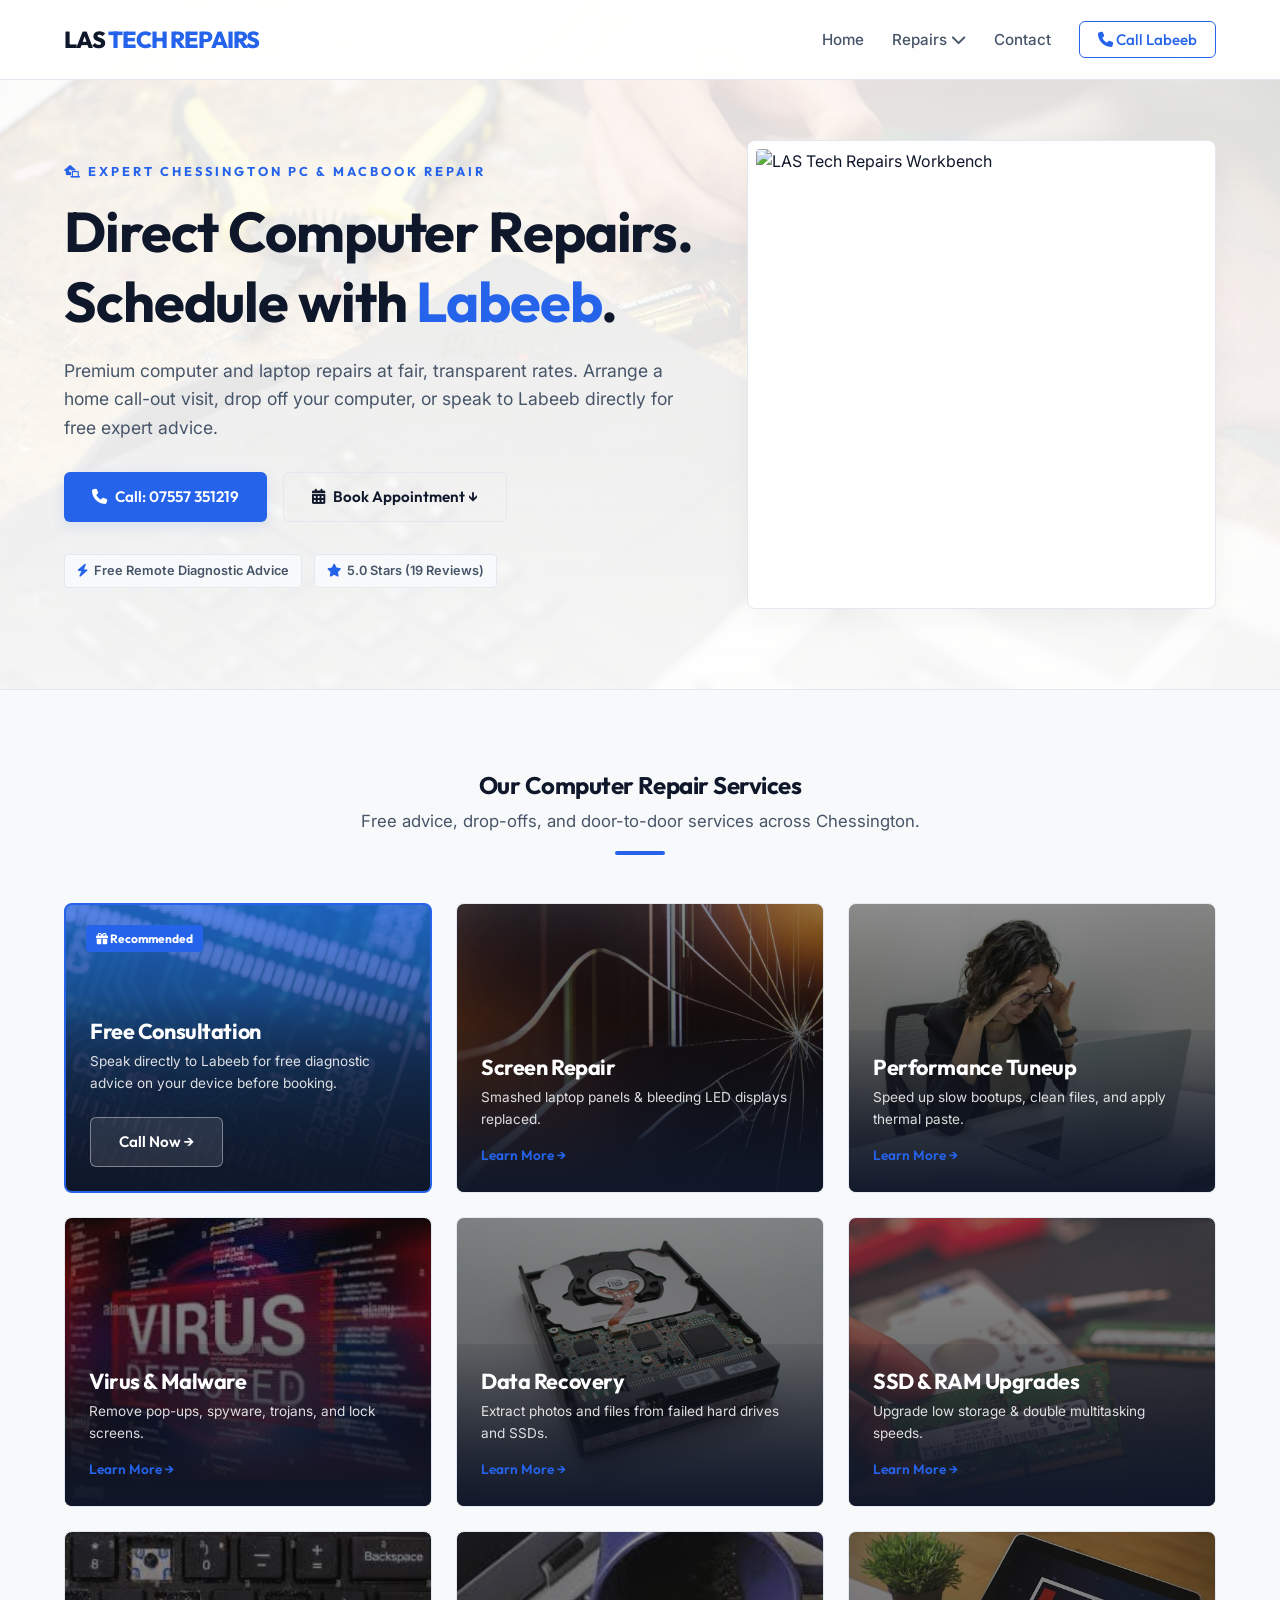
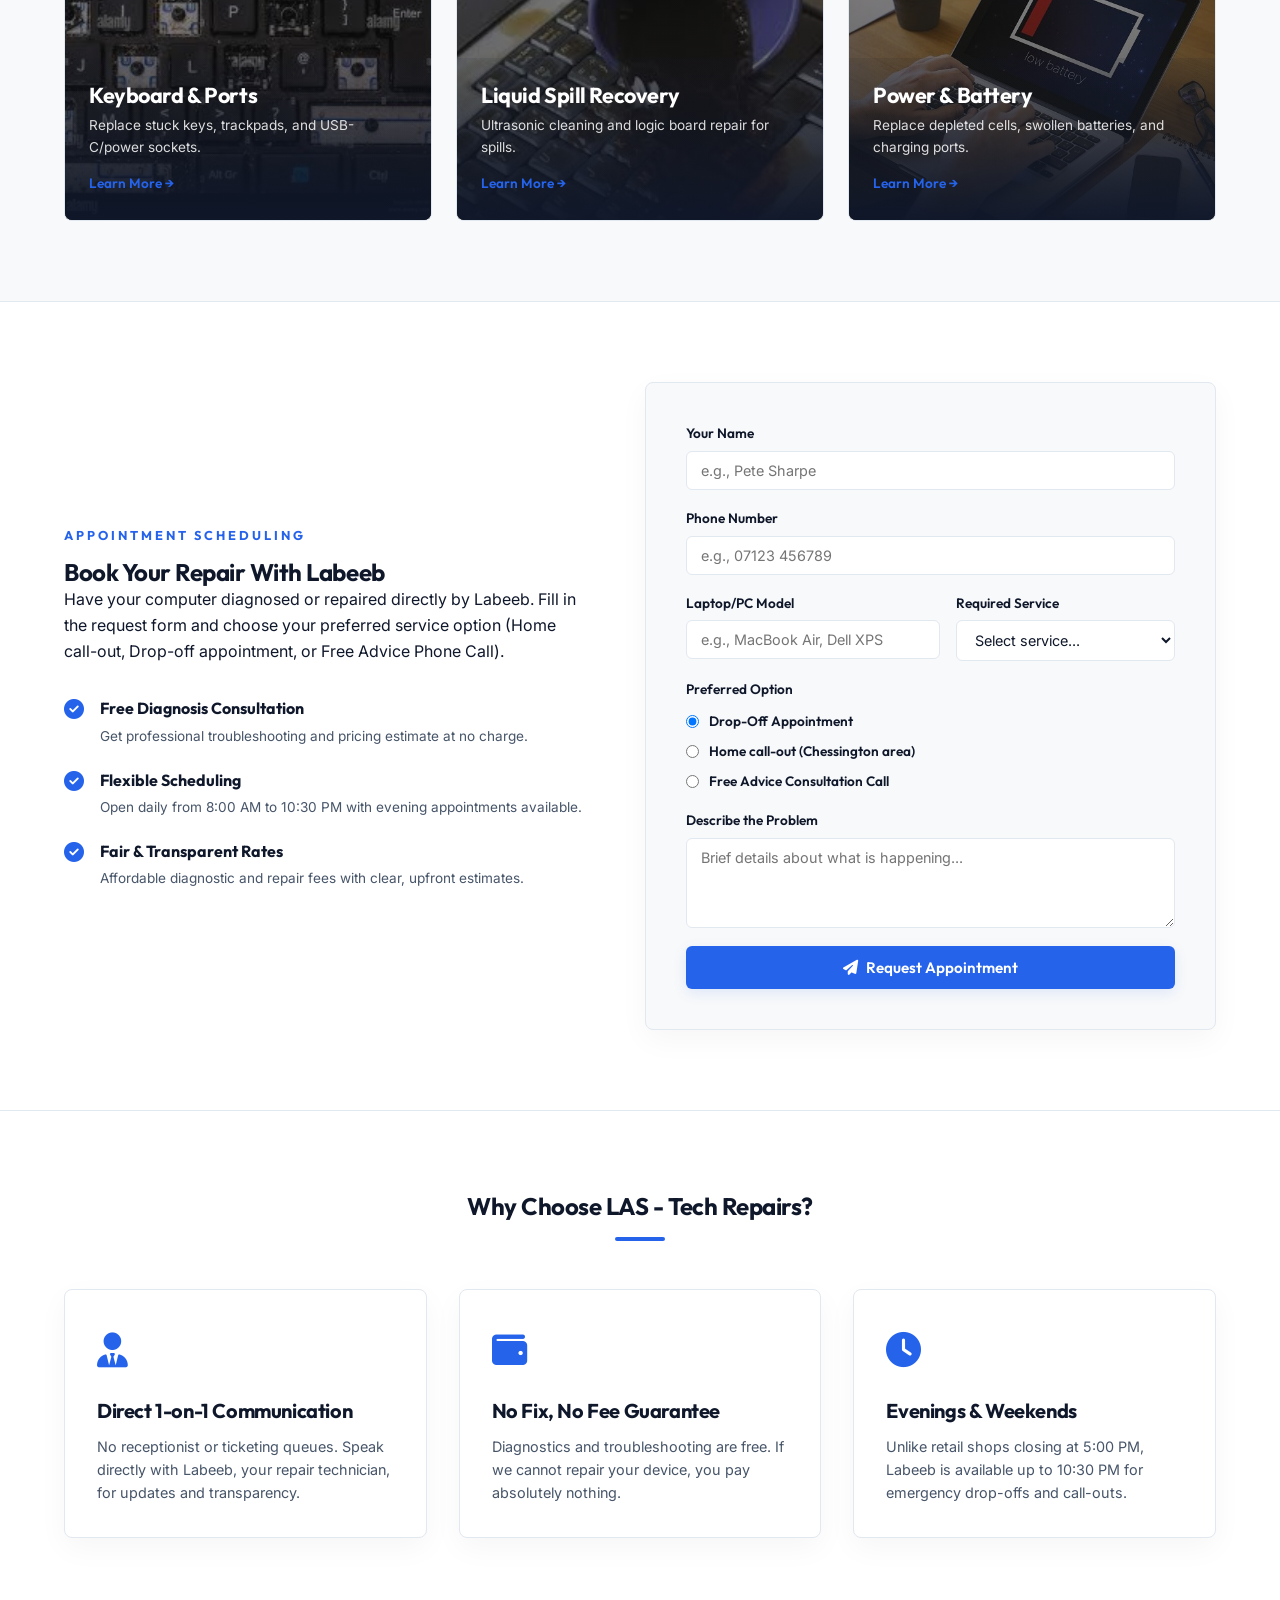
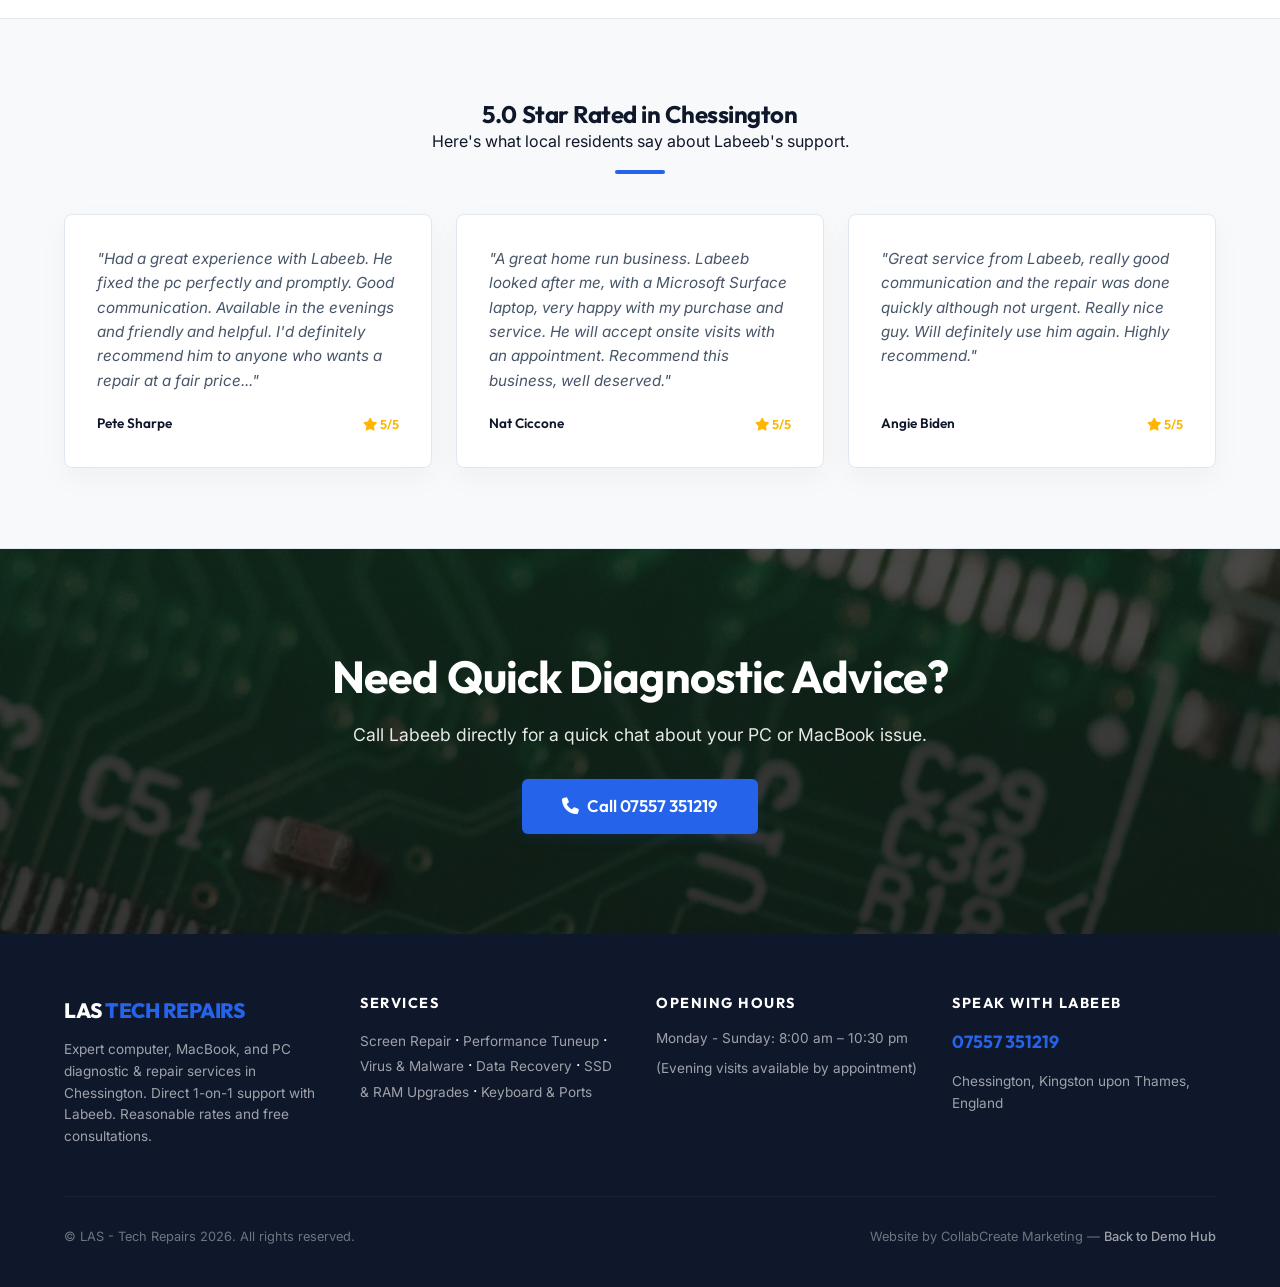
==== commit cc38222c: "Mobile optimization, image crop fixes, and menu adjustments" ====
--- a/index.html
+++ b/index.html
@@ -414,6 +414,19 @@
             hamburger.querySelector('i').classList.toggle('fa-xmark');
         });
 
+        // Mobile dropdown toggle
+        const dropdownTrigger = document.querySelector('.dropdown-trigger');
+        const dropdownMenu = document.querySelector('.dropdown-menu');
+        
+        if (dropdownTrigger && dropdownMenu) {
+            dropdownTrigger.addEventListener('click', (e) => {
+                if (window.innerWidth <= 768) {
+                    e.preventDefault();
+                    dropdownMenu.classList.toggle('active');
+                }
+            });
+        }
+
         // Intersection Observer Scroll Animations
         const revealElements = document.querySelectorAll('.reveal');
         const observer = new IntersectionObserver((entries, obs) => {
--- a/style.css
+++ b/style.css
@@ -854,6 +854,16 @@
     margin-bottom: 8px;
 }
 
+/* Prevent cropping of critical screenshots on laptop site */
+.gallery-item-wrapper img[src*="Data loss image 1"],
+.gallery-item-wrapper img[src*="Upgrade before image 1"],
+.gallery-item-wrapper img[src*="Virus warning image 1"],
+.gallery-item-wrapper img[src*="Slow computer image 1"] {
+    object-fit: contain !important;
+    background-color: #0f172a !important; /* Premium dark background */
+    padding: 6px;
+}
+
 .gallery-item-wrapper span {
     font-family: var(--font-heading);
     font-size: 0.85rem;
@@ -1264,7 +1274,7 @@
     .hero-btns { justify-content: center; }
     .walk-ins-tag { justify-content: center; }
     .hero-image-wrapper { max-width: 450px; margin: 0 auto; }
-    .services-grid { grid-template-columns: repeat(2, 1fr); }
+    .services-grid { grid-template-columns: 1fr; }
     .booking-grid { grid-template-columns: 1fr; }
     .why-us-grid { grid-template-columns: 1fr; gap: 20px; }
     .phones-teaser-grid, .contact-grid-page, .details-grid { grid-template-columns: 1fr; text-align: center; }
@@ -1290,7 +1300,35 @@
         box-shadow: var(--shadow);
     }
     .nav-links.active { display: flex; }
-    .dropdown-menu { position: static; box-shadow: none; border: none; text-align: center; display: block; padding: 0; transform: none; }
+    .dropdown {
+        width: 100%;
+        text-align: center;
+    }
+    .dropdown-trigger {
+        display: block;
+        width: 100%;
+        text-align: center;
+        padding: 10px 0;
+    }
+    .dropdown:hover .dropdown-menu {
+        display: none;
+    }
+    .dropdown-menu { 
+        display: none !important; 
+        position: static; 
+        box-shadow: none; 
+        border: none; 
+        text-align: center; 
+        padding: 0; 
+        transform: none; 
+        width: 100%;
+    }
+    .dropdown-menu.active {
+        display: block !important;
+    }
+    .details-image {
+        display: none !important;
+    }
     .footer-grid { grid-template-columns: 1fr; text-align: center; }
     .footer-hours ul { align-items: center; }
     .footer-bottom { flex-direction: column; text-align: center; }
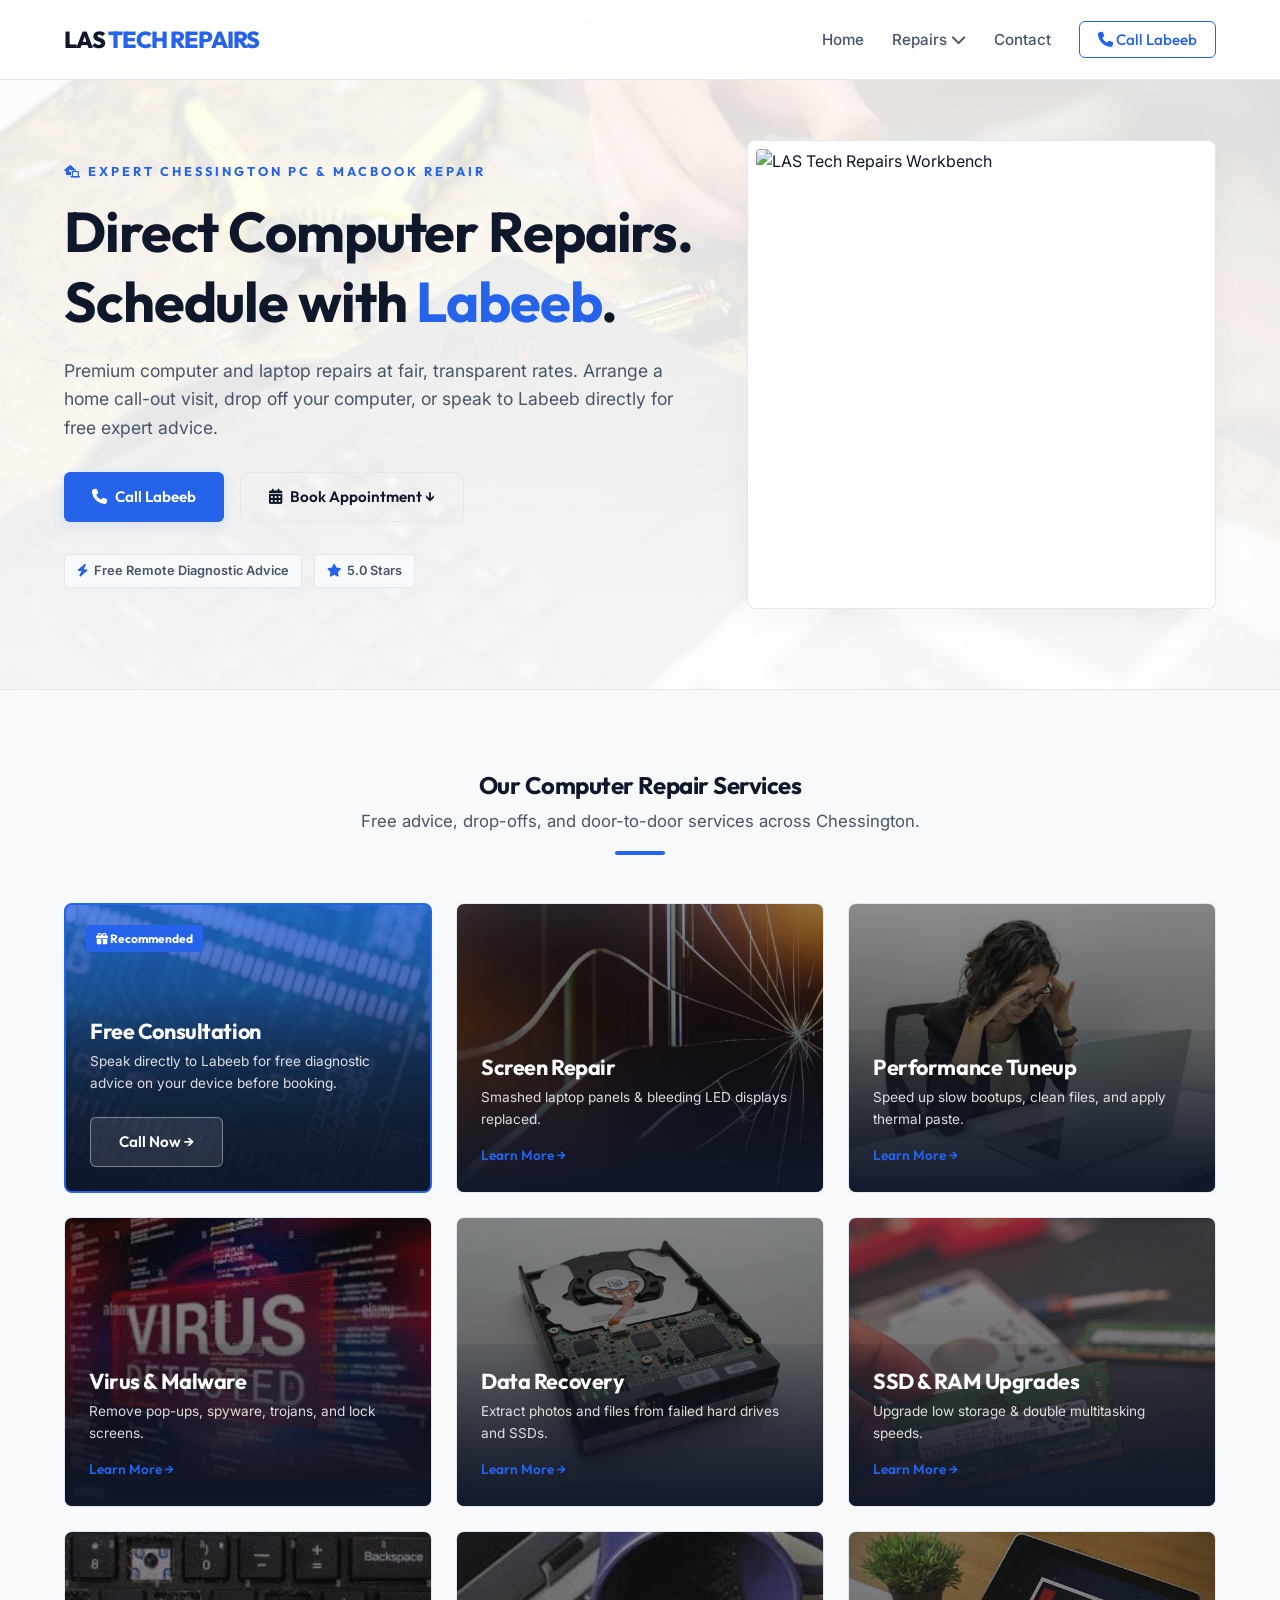
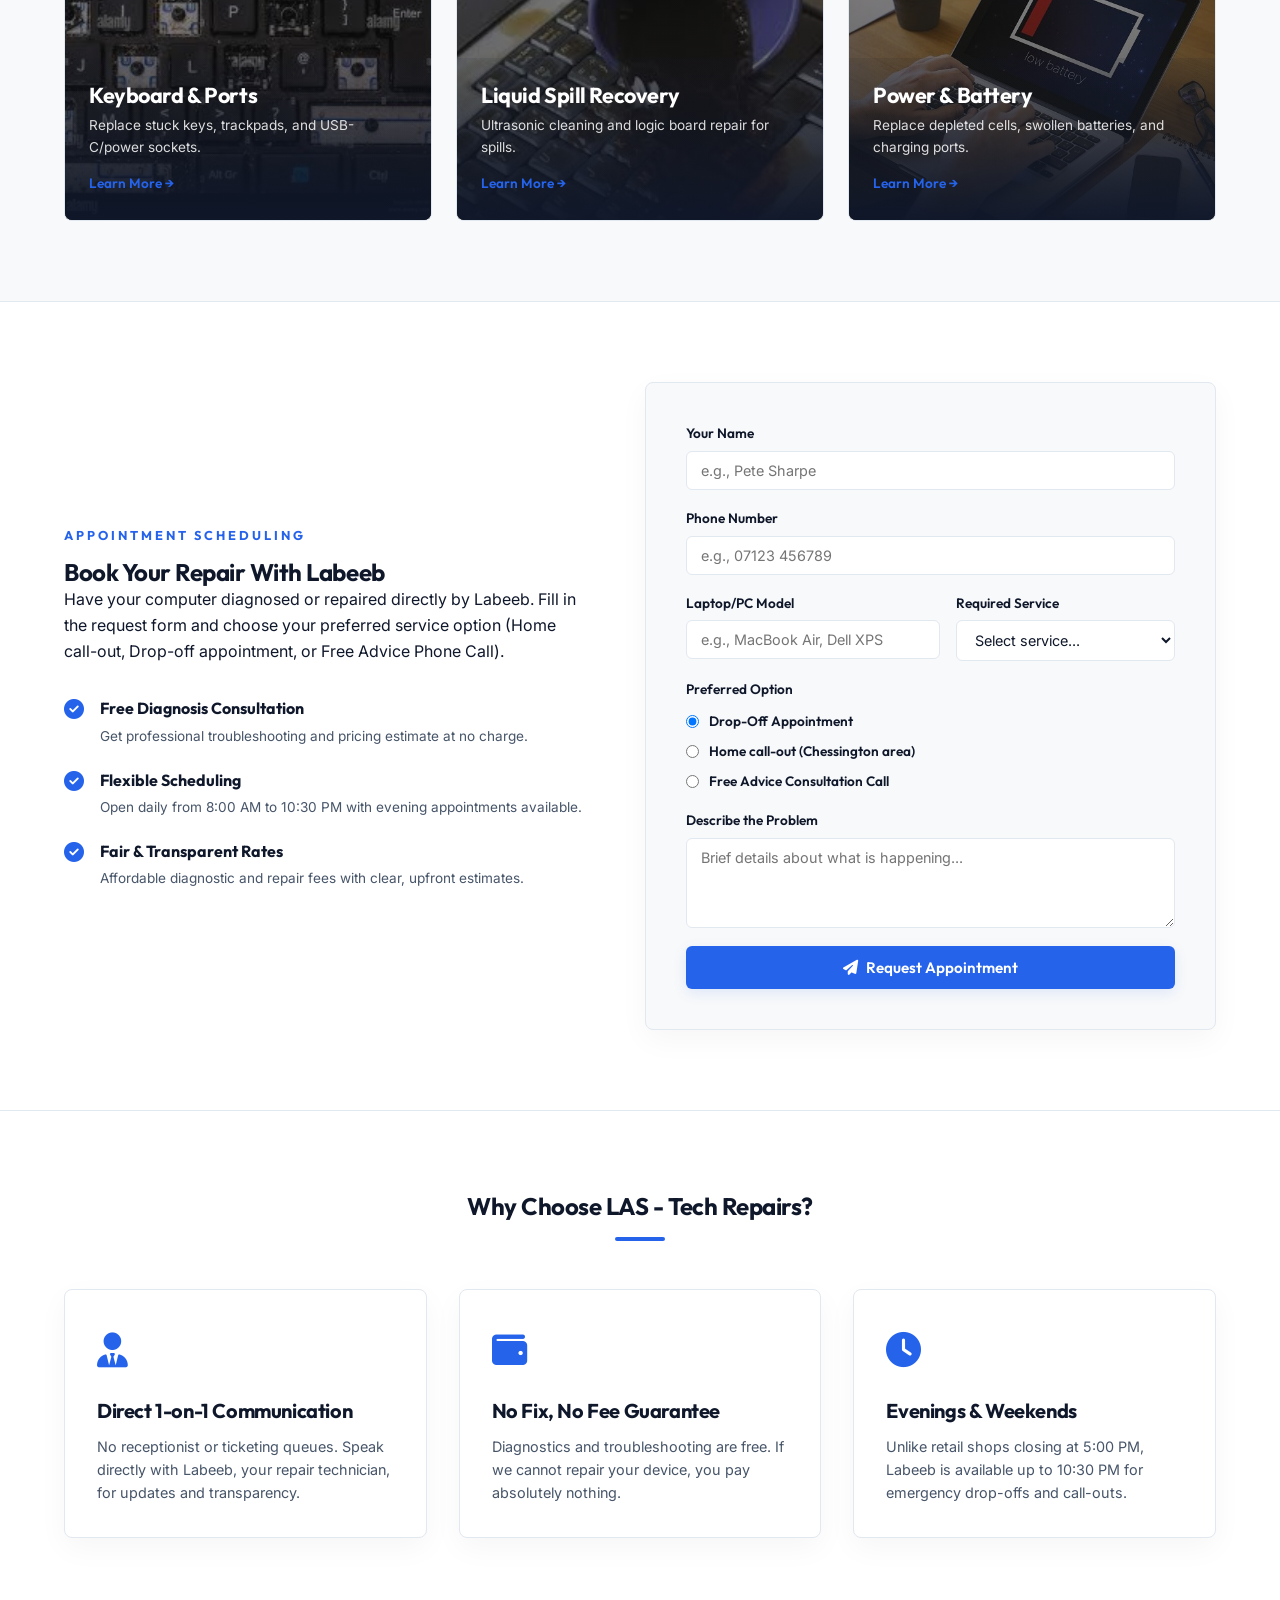
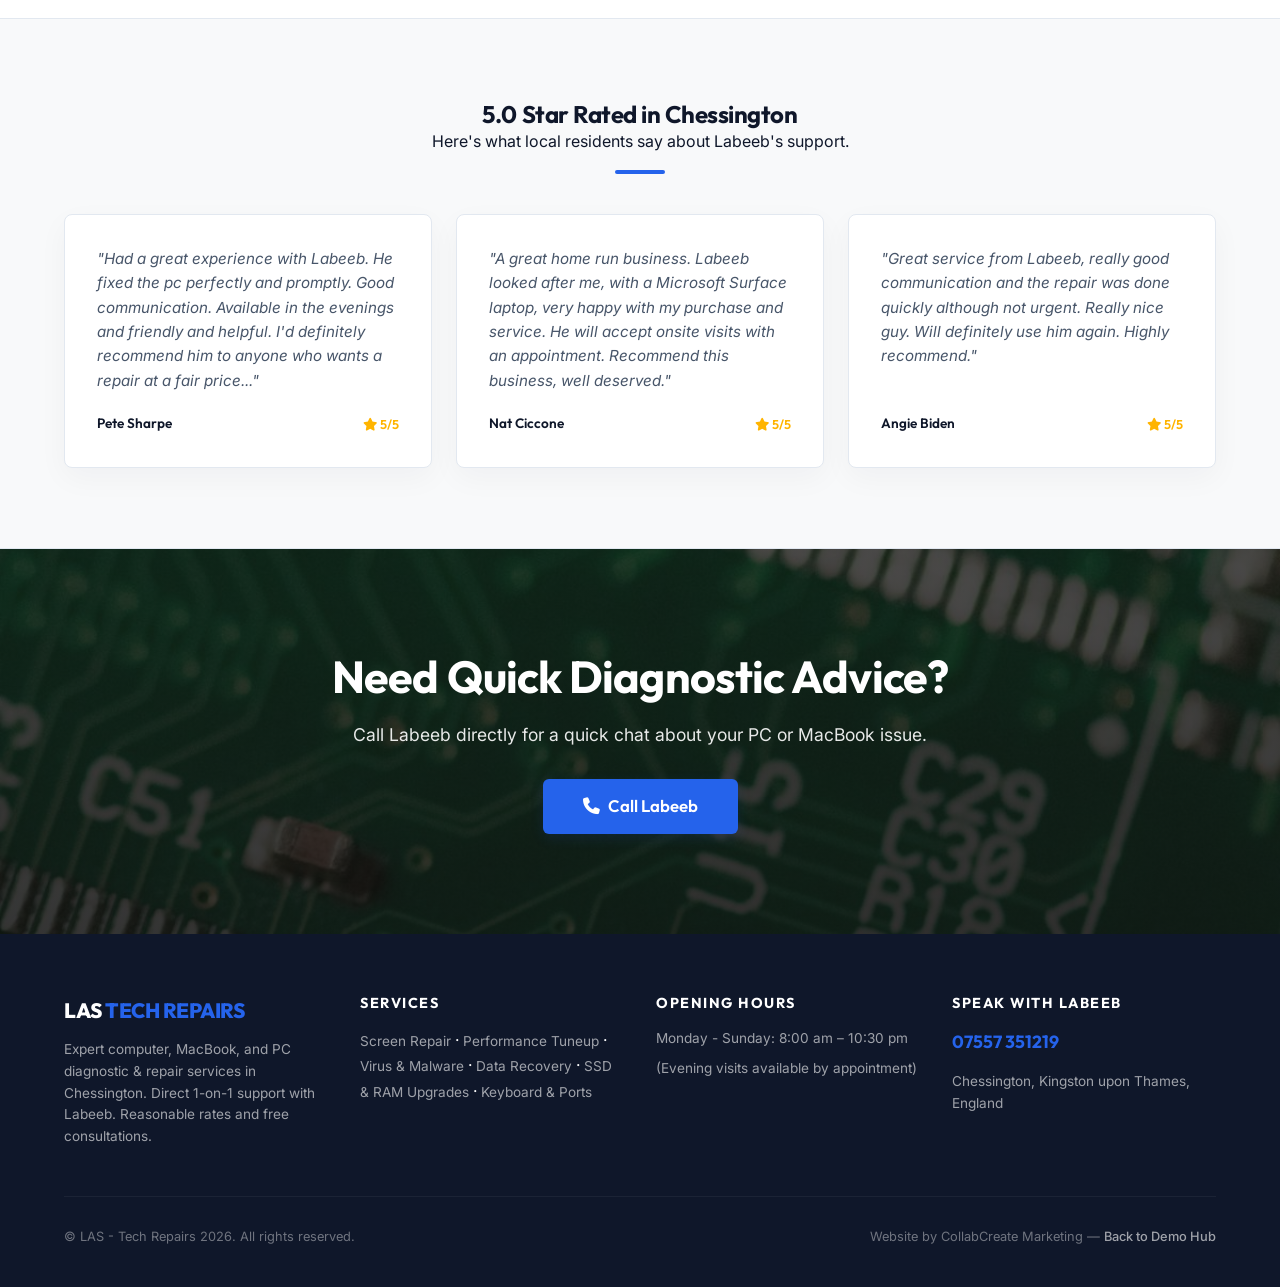
==== commit f3af74d7: "Update CTA labels, remove review count, and rename journey tags" ====
--- a/index.html
+++ b/index.html
@@ -49,12 +49,12 @@
                 <h1>Direct Computer Repairs. <br>Schedule with <span class="primary-text">Labeeb</span>.</h1>
                 <p class="hero-tagline">Premium computer and laptop repairs at fair, transparent rates. Arrange a home call-out visit, drop off your computer, or speak to Labeeb directly for free expert advice.</p>
                 <div class="hero-btns">
-                    <a href="tel:07557351219" class="btn btn-primary"><i class="fa-solid fa-phone"></i> Call: 07557 351219</a>
+                    <a href="tel:07557351219" class="btn btn-primary"><i class="fa-solid fa-phone"></i> Call Labeeb</a>
                     <a href="#book-now" class="btn btn-outline"><i class="fa-solid fa-calendar-days"></i> Book Appointment &darr;</a>
                 </div>
                 <div class="walk-ins-tag">
                     <span class="badge"><i class="fa-solid fa-bolt"></i> Free Remote Diagnostic Advice</span>
-                    <span class="badge"><i class="fa-solid fa-star"></i> 5.0 Stars (19 Reviews)</span>
+                    <span class="badge"><i class="fa-solid fa-star"></i> 5.0 Stars</span>
                 </div>
             </div>
             <div class="hero-image-wrapper reveal">
@@ -341,7 +341,7 @@
         <div class="container">
             <h2>Need Quick Diagnostic Advice?</h2>
             <p>Call Labeeb directly for a quick chat about your PC or MacBook issue.</p>
-            <a href="tel:07557351219" class="btn btn-primary btn-large"><i class="fa-solid fa-phone"></i> Call 07557 351219</a>
+            <a href="tel:07557351219" class="btn btn-primary btn-large"><i class="fa-solid fa-phone"></i> Call Labeeb</a>
         </div>
     </section>
 
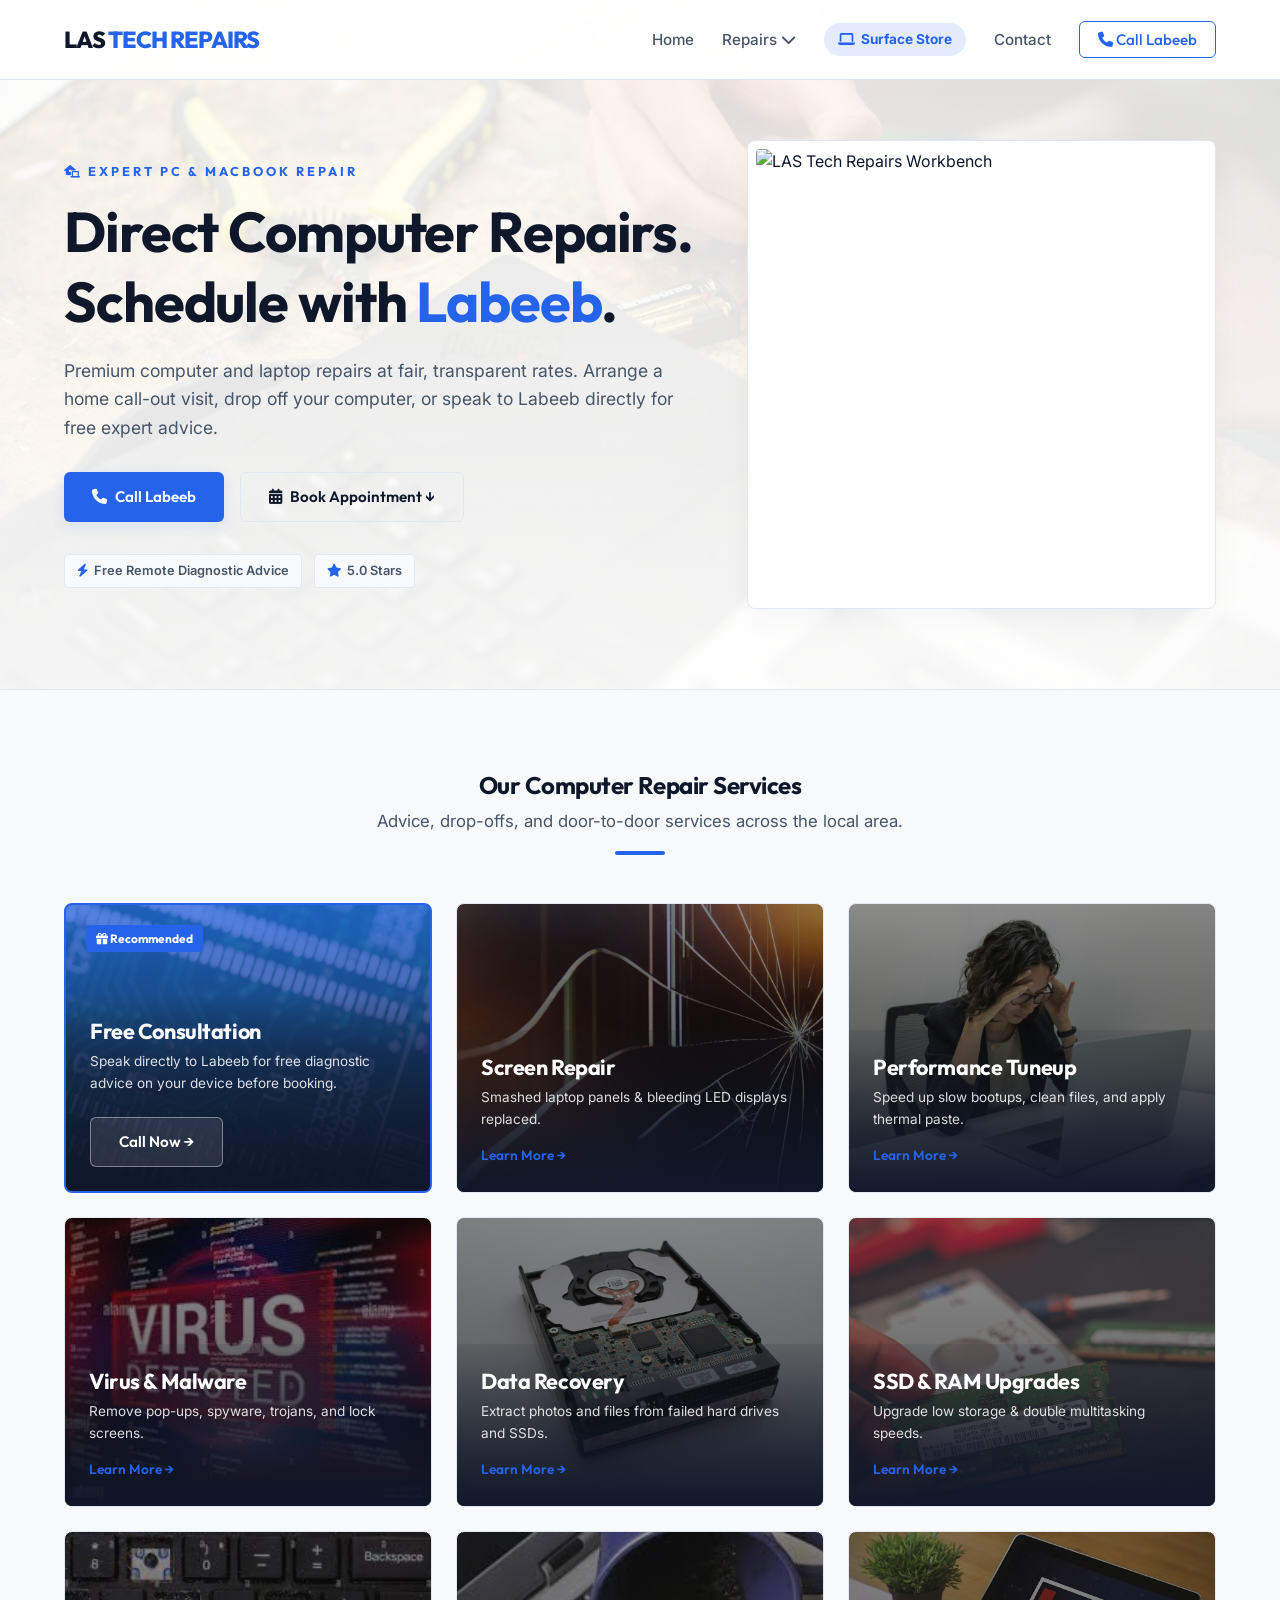
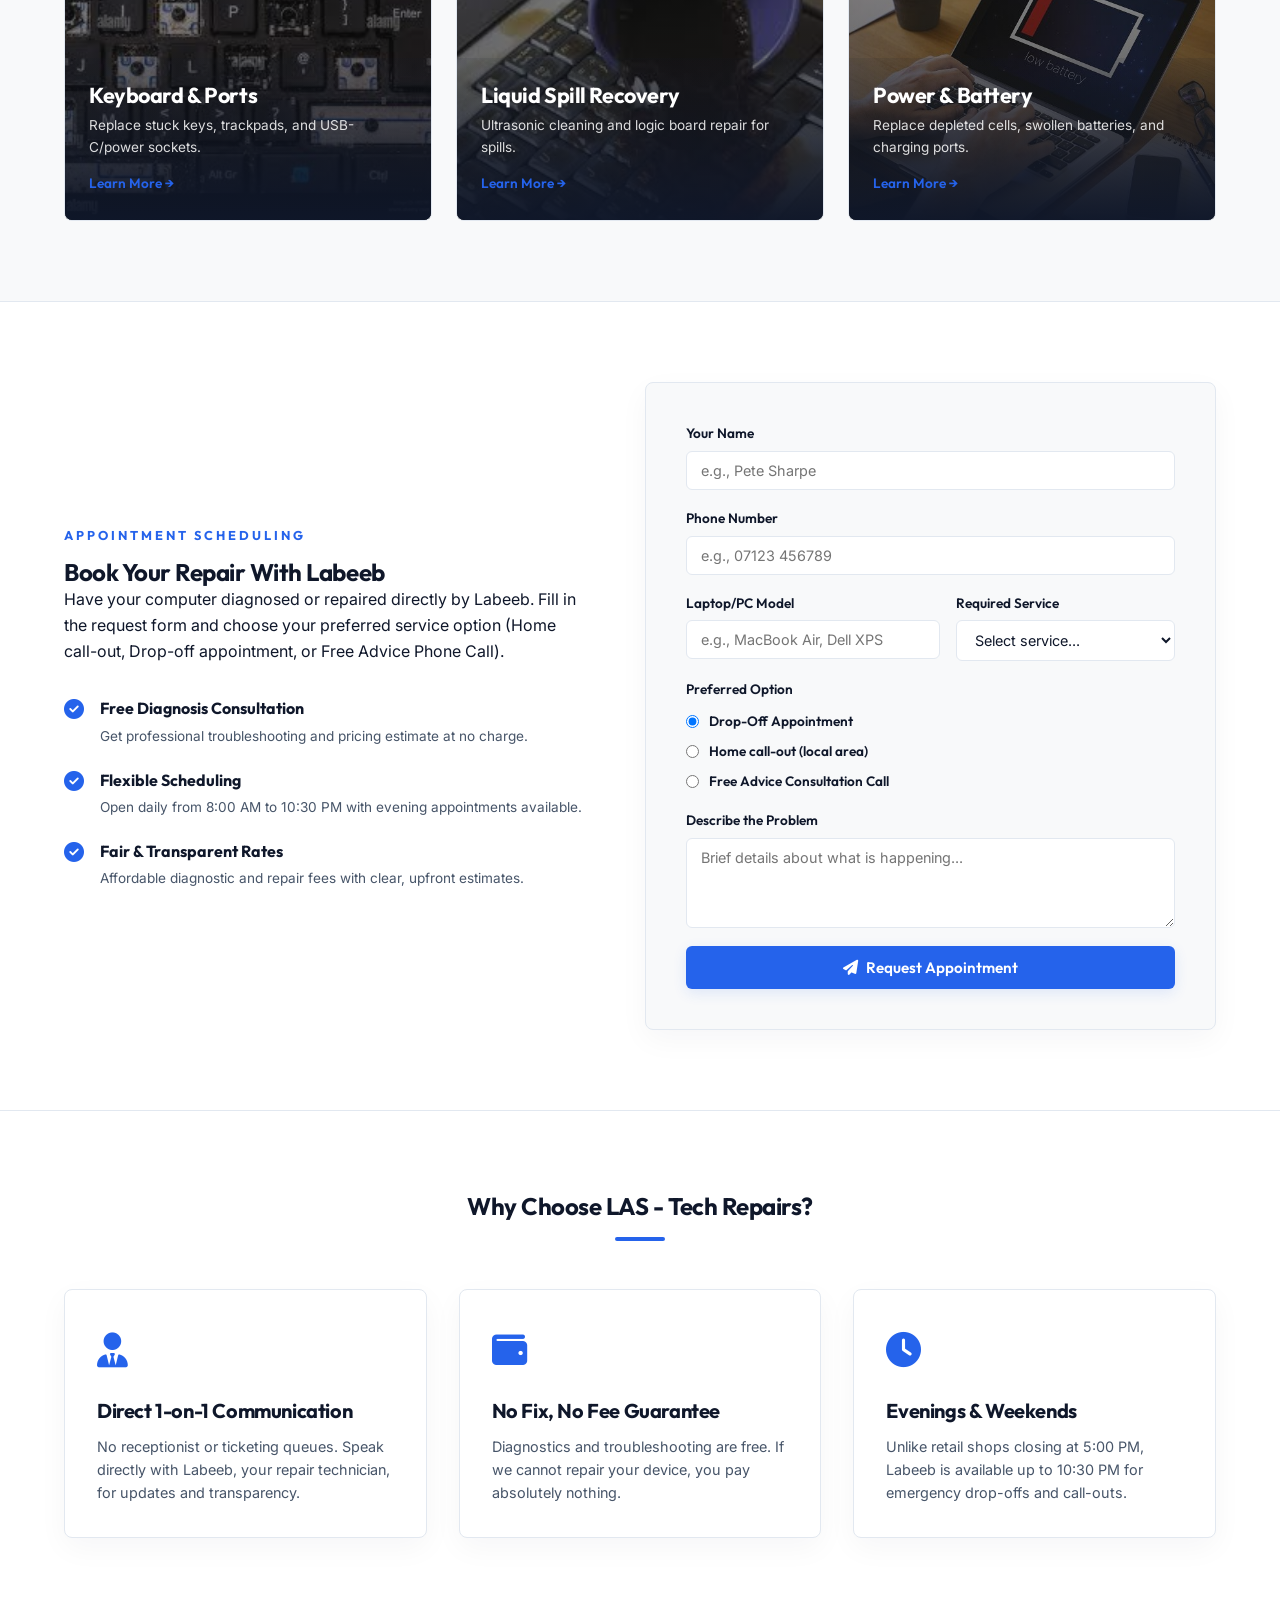
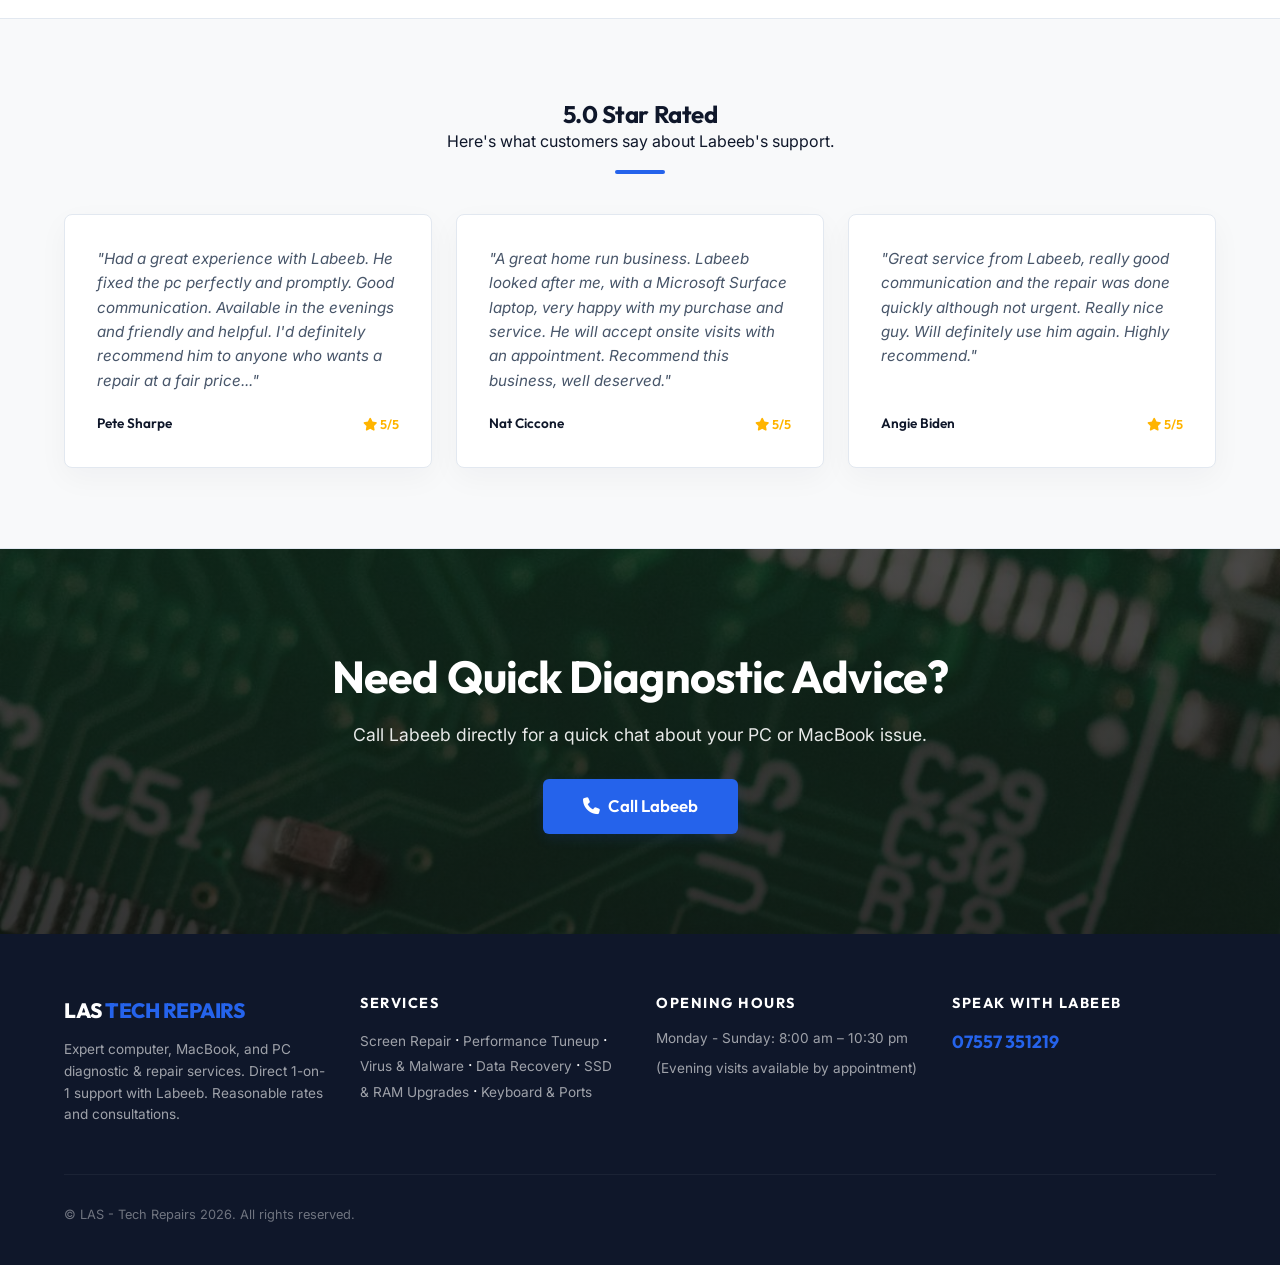
==== commit ed990dbc: "Remove location/map references, add navigation link to laptop store" ====
--- a/index.html
+++ b/index.html
@@ -3,8 +3,8 @@
 <head>
     <meta charset="UTF-8">
     <meta name="viewport" content="width=device-width, initial-scale=1.0">
-    <title>Home | LAS - Tech Repairs Chessington</title>
-    <meta name="description" content="Expert home-run computer, MacBook and PC repair service in Chessington. Screen swaps, upgrades, virus cleanup, and consultations by Labeeb.">
+    <title>Home | LAS - Tech Repairs</title>
+    <meta name="description" content="Expert home-run computer, MacBook and PC repair service. Screen swaps, upgrades, virus cleanup, and consultations by Labeeb.">
     <!-- Google Fonts -->
     <link href="https://fonts.googleapis.com/css2?family=Outfit:wght@300;400;500;600;700;800&family=Inter:wght@300;400;500;600;700&display=swap" rel="stylesheet">
     <!-- FontAwesome Icons -->
@@ -32,6 +32,7 @@
                         <li><a href="power-charging.html">Power &amp; Battery</a></li>
                     </ul>
                 </li>
+                <li><a href="https://mowleed2000.github.io/LasLaptops/" class="nav-link-laptops"><i class="fa-solid fa-laptop"></i> Surface Store</a></li>
                 <li><a href="contact.html">Contact</a></li>
                 <li><a href="tel:07557351219" class="btn-nav-cta"><i class="fa-solid fa-phone"></i> Call Labeeb</a></li>
             </ul>
@@ -45,7 +46,7 @@
     <section class="hero" style="background-image: linear-gradient(rgba(255, 255, 255, 0.85), rgba(255, 255, 255, 0.95)), url('repair-hero.jpg');">
         <div class="container hero-grid">
             <div class="hero-content reveal">
-                <span class="eyebrow"><i class="fa-solid fa-house-laptop"></i> Expert Chessington PC &amp; MacBook Repair</span>
+                <span class="eyebrow"><i class="fa-solid fa-house-laptop"></i> Expert PC &amp; MacBook Repair</span>
                 <h1>Direct Computer Repairs. <br>Schedule with <span class="primary-text">Labeeb</span>.</h1>
                 <p class="hero-tagline">Premium computer and laptop repairs at fair, transparent rates. Arrange a home call-out visit, drop off your computer, or speak to Labeeb directly for free expert advice.</p>
                 <div class="hero-btns">
@@ -74,7 +75,7 @@
         <div class="container">
             <div class="section-header text-center reveal">
                 <h2>Our Computer Repair Services</h2>
-                <p class="subheading">Free advice, drop-offs, and door-to-door services across Chessington.</p>
+                <p class="subheading">Advice, drop-offs, and door-to-door services across the local area.</p>
                 <div class="accent-divider"></div>
             </div>
             
@@ -253,7 +254,7 @@
                             </label>
                             <label class="radio-label">
                                 <input type="radio" name="deliveryOption" value="callout">
-                                <span>Home call-out (Chessington area)</span>
+                                <span>Home call-out (local area)</span>
                             </label>
                             <label class="radio-label">
                                 <input type="radio" name="deliveryOption" value="phone">
@@ -305,8 +306,8 @@
     <section class="reviews">
         <div class="container">
             <div class="section-header text-center reveal">
-                <h2>5.0 Star Rated in Chessington</h2>
-                <p class="subheading">Here's what local residents say about Labeeb's support.</p>
+                <h2>5.0 Star Rated</h2>
+                <p class="subheading">Here's what customers say about Labeeb's support.</p>
                 <div class="accent-divider"></div>
             </div>
             
@@ -351,7 +352,7 @@
             <div class="footer-grid">
                 <div class="footer-brand">
                     <a href="index.html" class="footer-logo">LAS <span class="primary-text">TECH REPAIRS</span></a>
-                    <p>Expert computer, MacBook, and PC diagnostic & repair services in Chessington. Direct 1-on-1 support with Labeeb. Reasonable rates and free consultations.</p>
+                    <p>Expert computer, MacBook, and PC diagnostic & repair services. Direct 1-on-1 support with Labeeb. Reasonable rates and consultations.</p>
                 </div>
                 <div class="footer-links">
                     <h4>Services</h4>
@@ -374,12 +375,10 @@
                 <div class="footer-contact">
                     <h4>Speak with Labeeb</h4>
                     <p class="phone-num"><a href="tel:07557351219">07557 351219</a></p>
-                    <p class="address-text" style="margin-top: 15px;">Chessington, Kingston upon Thames, England</p>
                 </div>
             </div>
             <div class="footer-bottom">
                 <p>&copy; LAS - Tech Repairs 2026. All rights reserved.</p>
-                <p class="agency-credit">Website by CollabCreate Marketing &mdash; <a href="../index.html">Back to Demo Hub</a></p>
             </div>
         </div>
     </footer>
@@ -473,6 +472,15 @@
             modal.classList.remove('active');
             document.body.style.overflow = '';
         }
+
+        // Local Link Resolver for sibling dev folders
+        if (window.location.hostname === 'localhost' || window.location.hostname === '127.0.0.1' || window.location.port) {
+            document.querySelectorAll('a[href^="https://mowleed2000.github.io/LasLaptops/"]').forEach(link => {
+                let href = link.getAttribute('href');
+                href = href.replace('https://mowleed2000.github.io/LasLaptops/', '../las-laptop-store/');
+                link.setAttribute('href', href);
+            });
+        }
     </script>
 </body>
 </html>
--- a/style.css
+++ b/style.css
@@ -200,6 +200,23 @@
 
 .btn-nav-cta:hover {
     background-color: var(--primary) !important;
+    color: #ffffff !important;
+}
+
+.nav-links .nav-link-laptops {
+    display: inline-flex;
+    align-items: center;
+    gap: 6px;
+    background-color: var(--primary-glow);
+    color: var(--primary) !important;
+    padding: 6px 14px;
+    border-radius: 20px;
+    font-weight: 700 !important;
+    font-size: 0.85rem;
+    transition: all 0.2s ease;
+}
+.nav-links .nav-link-laptops:hover {
+    background-color: var(--primary);
     color: #ffffff !important;
 }
 
